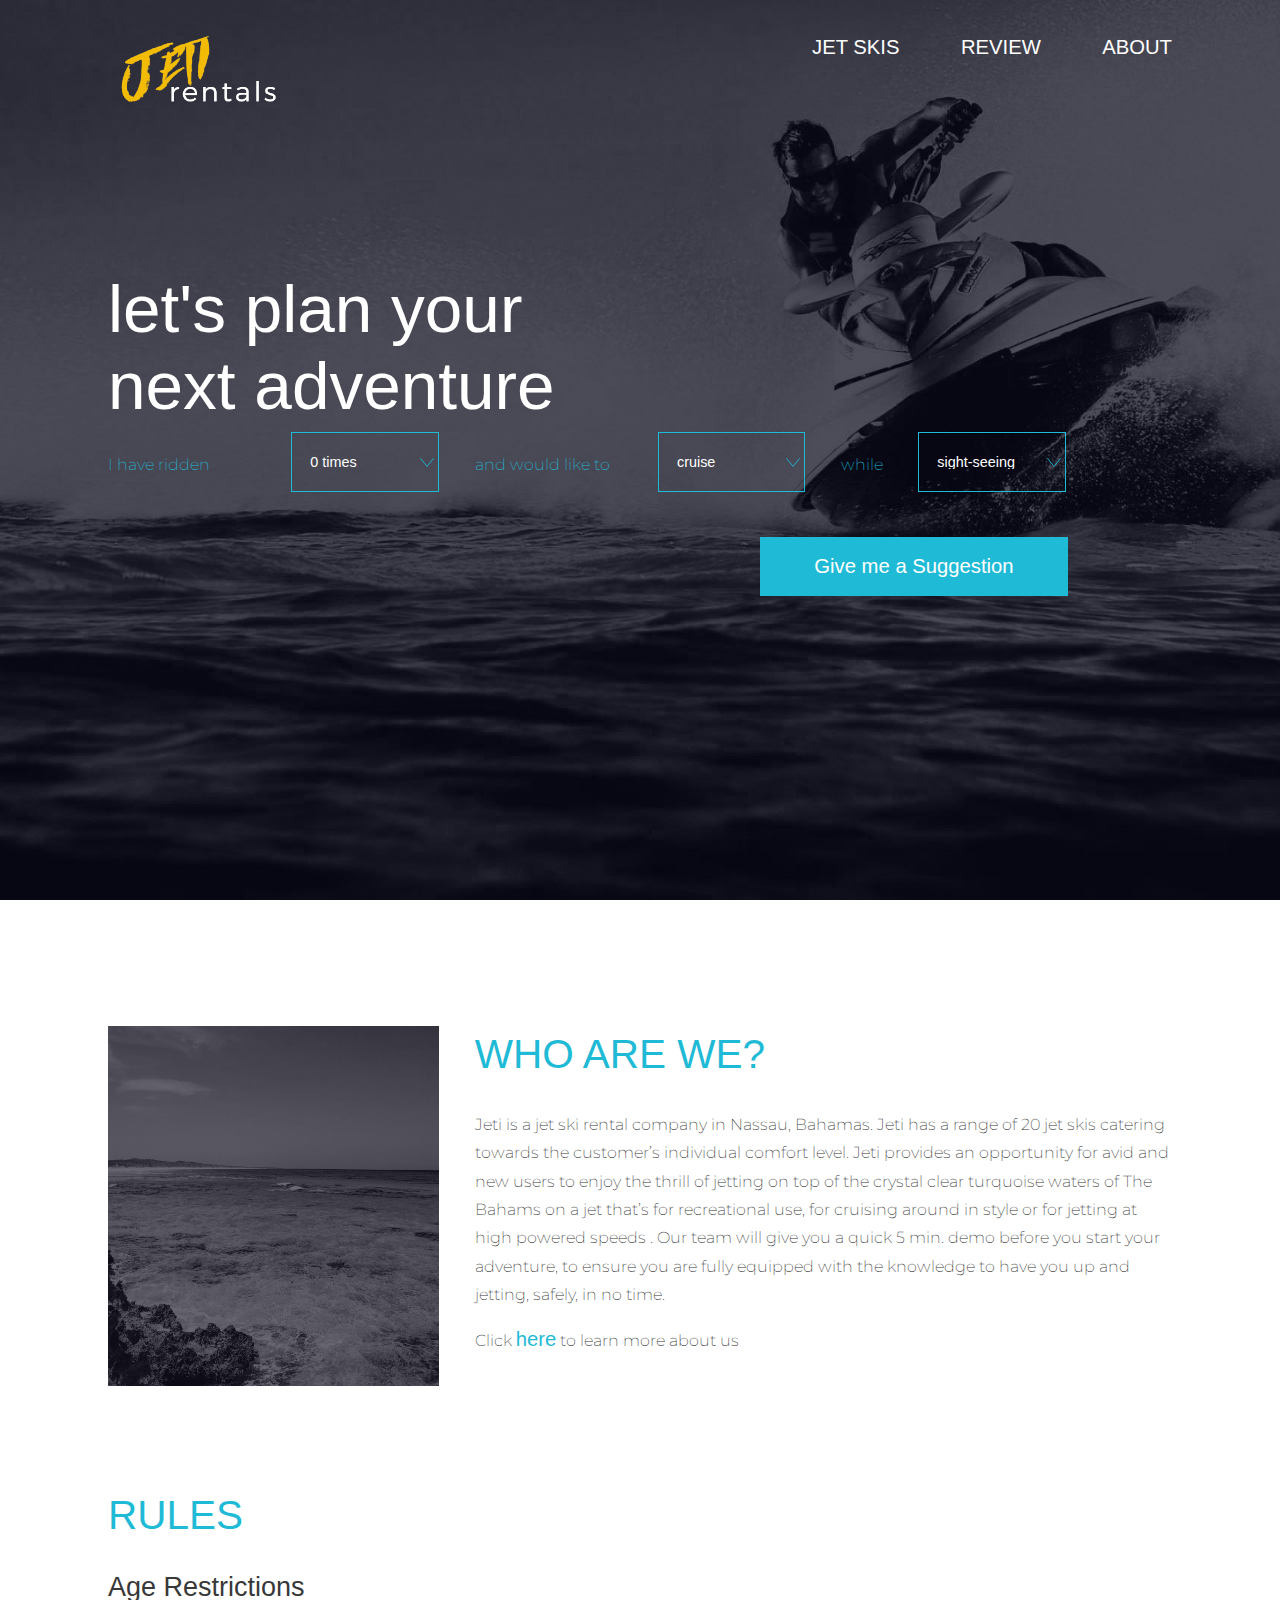
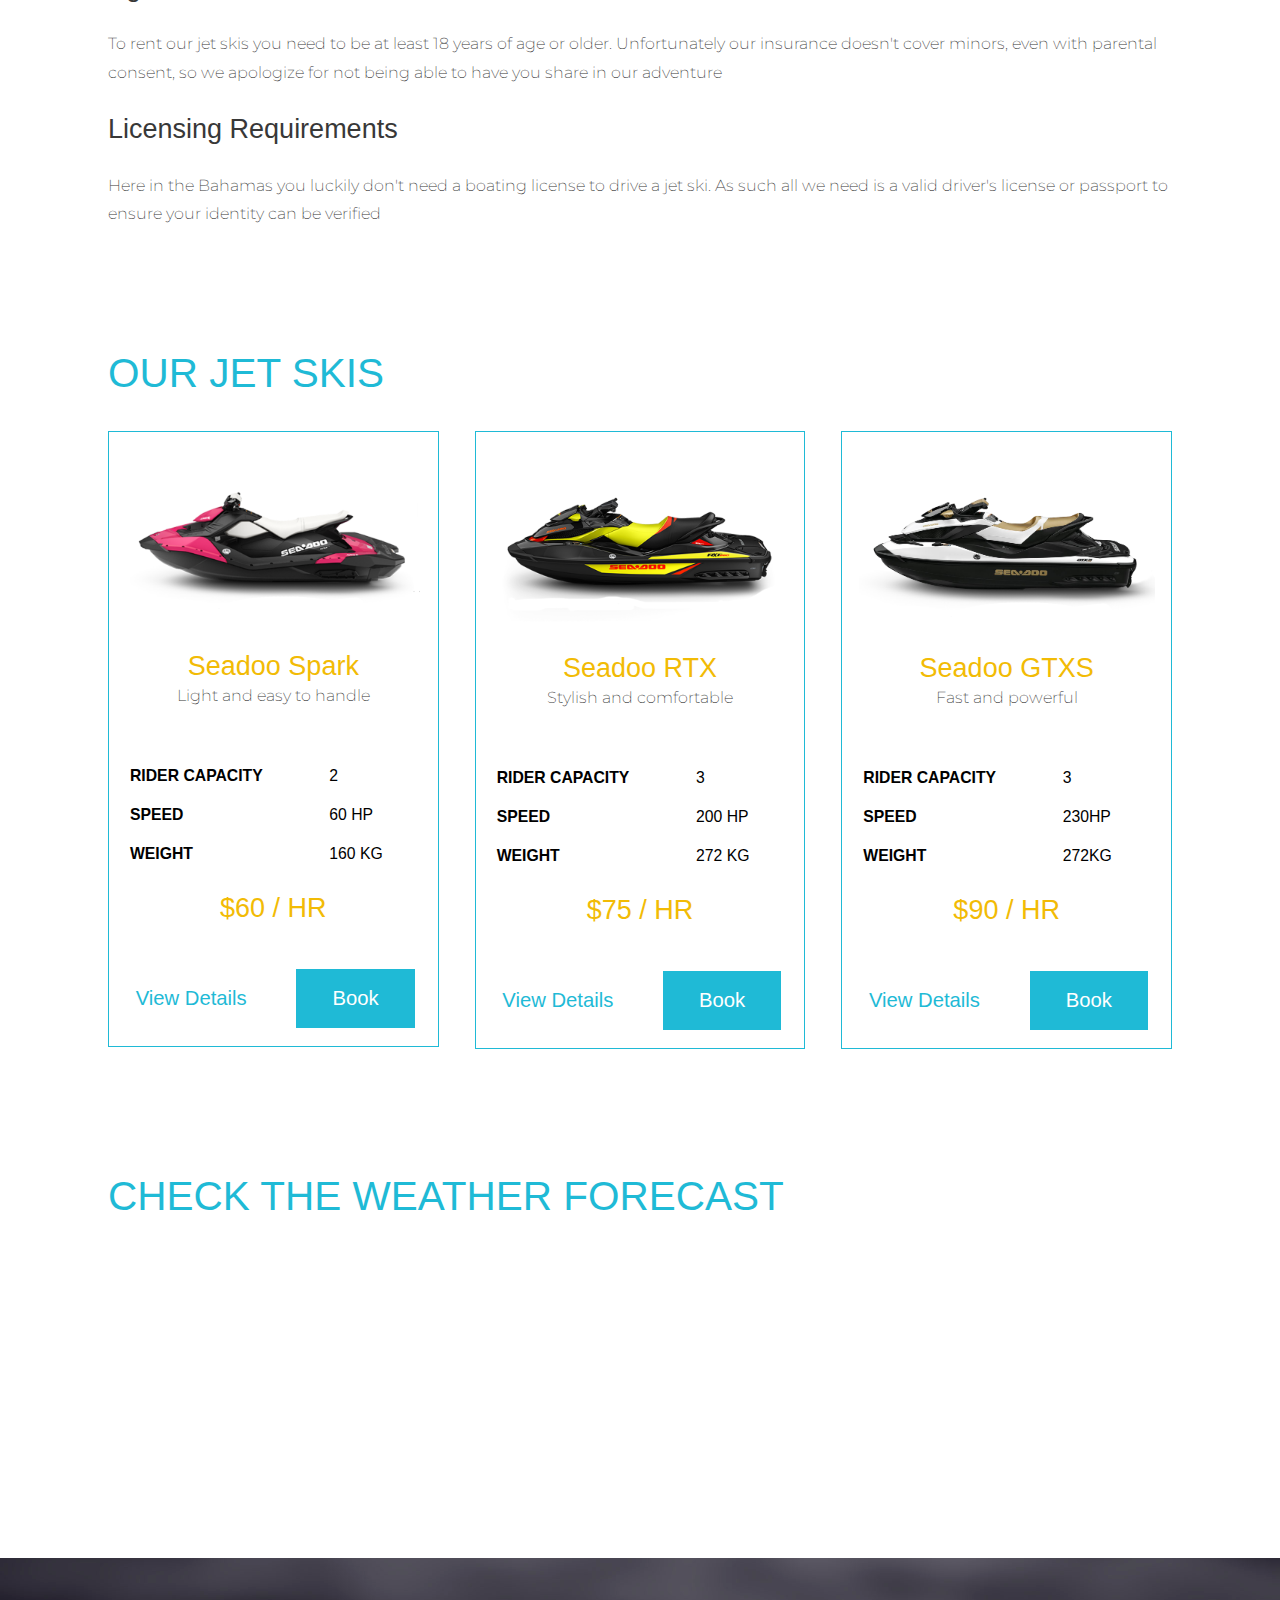
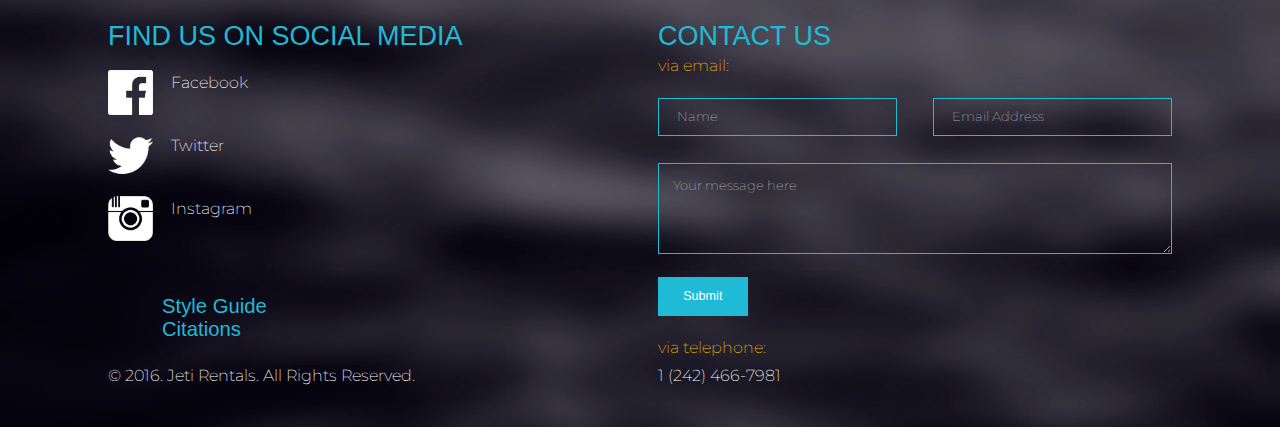
==== team-potato-bread-website/index.html @ f86c924a "Fixed iframe again" ====
<!doctype html>

<html lang="en">
	<head>
		<meta charset="utf-8">
		<meta name="viewport" content="width=device-width, initial-scale=1.0">

		<title>Jeti Rentals - Home</title>

		<link rel="stylesheet" href="css/normalize.css">
		<link rel="stylesheet" href="css/grids.css">
		<link rel="stylesheet" href="css/main.css">
		<link rel="stylesheet" href="css/fonts.css">
		<link rel="stylesheet" href="https://fonts.googleapis.com/css?family=Montserrat">
	</head>

	<body>
		<header class="head-banner grid-row" title="Man riding a jet ski" role="banner">
			<div class="grid-row-section">
				<nav class="grid-col-1of1" role="navigation">
					<div class="menu-logo box">
						<a href="index.html" class="menu-logo box-item"></a>
					</div>

					<div class="menu-buttons box">
						<a href="index.html#jet-skis" class="box-item">JET SKIS</a>
						<a href="review.html" class="box-item">REVIEW</a>
						<a href="about.html" class="box-item">ABOUT</a>
					</div>
				</nav>
			</div>

			<div class="grid-row-section">
				<div class="grid-col-1of2">
					<h1>let's plan your next adventure</h1>
				</div>
			</div>

			<div class="grid-row-section">
				<div class="grid-col-1of7">
					<p class="header-form sentence-form">I have ridden</p>
				</div>

				<div class="grid-col-1of7">
					<select class="banner-select" >
						<option>0 times</option>
						<option>1-3 times</option>
						<option>over 3 times</option>
					</select>
				</div>

				<div class="grid-col-1of7 align-center">
					<p class="header-form sentence-form">and would like to</p>
				</div>

				<div class="grid-col-1of7">
					<select class="banner-select">
						<option>cruise</option>
						<option>go moderately fast</option>
						<option>go super fast</option>
					</select>
				</div>

				<div class="grid-col-6of7">
					<p class="header-form sentence-form"> while </p>
				</div >


				<div class="grid-col-1of7">
					<select class="banner-select">
						<option>sight-seeing</option>
						<option>showing off</option>
						<option>racing</option>
					</select>
				</div>
			</div>

			<div class="grid-row-section main-page-form">
				<a href="lite.html" class="small-button float-right">Give me a Suggestion</a>
			</div>
		</header>

		<div role ="main">
			<section class="grid-row-section add-top-space">
				<div class="grid-col-1of3">
					<h2 class="who-are-we-2">WHO ARE WE?</h2>
					<div class="who-are-we-img" title="Tropical beach"></div>
				</div>

				<div class="grid-col-2of3">
					<h2 class="who-are-we-1">WHO ARE WE?</h2>
					
					<p>Jeti is a jet ski rental company in Nassau, Bahamas. Jeti has a range of 20 jet skis catering towards the customer’s individual comfort level. Jeti provides an opportunity for avid and new users to enjoy the thrill of jetting on top of the crystal clear turquoise waters of The Bahams on a jet that’s for recreational use, for cruising around in style or for jetting at high powered speeds . Our team will give you a quick 5 min. demo before you start your adventure, to ensure you are fully equipped with the knowledge to have you up and jetting, safely, in no time.</p>

					<p>Click <a href="about.html">here</a> to learn more about us</p>
				</div>
			</section>

			<section class="grid-row-section">
				<div class="grid-col-1of1">
					<h2>RULES</h2>

					<h3>Age Restrictions</h3>
					<p>To rent our jet skis you need to be at least 18 years of age or older. Unfortunately our insurance doesn't cover minors, even with parental consent, so we apologize for not being able to have you share in our adventure</p>

					<h3>Licensing Requirements</h3>
					<p>Here in the Bahamas you luckily don't need a boating license to drive a jet ski. As such all we need is a valid driver's license or passport to ensure your identity can be verified</p>
				</div>
			</section>

			<section id="jet-skis">
				<div class="grid-row-section">
					<div class="grid-col-1of1">
						<h2>OUR JET SKIS</h2>
					</div>
				</div>

				<div class="grid-row-section">
					<div class="grid-col-1of3">
						<div class="jet-ski-panel">
							<div class="grid-row">
								<div class="grid-col-1of1">
									<img src="img/seadoo-spark.png" alt="Seadoo Spark Picture">

									<h3 class="remove-margin">Seadoo Spark</h3>
									<p class="remove-margin">Light and easy to handle</p>

									<table>
										<tr>
											<td><h6 class="remove-margin-bottom">RIDER CAPACITY</h6></td>
											<td><h6 class="remove-margin-bottom table-space">2</h6></td>
										</tr>

										<tr>
											<td><h6 class="remove-margin">SPEED</h6></td>
											<td><h6 class="remove-margin table-space">60 HP</h6></td>
										</tr>

										<tr>
											<td><h6 class="remove-margin">WEIGHT</h6></td>
											<td><h6 class="remove-margin table-space">160 KG</h6></td>
										</tr>
									</table>

									<h3>$60 / HR</h3>
								</div>
							</div>

							<div class="grid-row">
								<div class="grid-col-1of2">
									<a href="lite.html" class="little-more-space">View Details</a>
								</div>
								<div class="grid-col-1of2">
									<a href="book.html" class="small-button">Book</a>
								</div>
							</div>
						</div>
					</div>

					<div class="grid-col-1of3">
						<div class="jet-ski-panel">
							<img class="reduce-image" src="img/seadoo-rxt.png" alt="Seadoo RXT Picture">

							<h3 class="remove-margin">Seadoo RTX</h3>
							<p class="remove-margin">Stylish and comfortable</p>

							<div class="grid-col-1of1">
								<table>
									<tr>
										<td><h6 class="remove-margin-bottom">RIDER CAPACITY</h6></td>
										<td><h6 class="remove-margin-bottom table-space">3</h6></td>
									</tr>

									<tr>
										<td><h6 class="remove-margin">SPEED</h6></td>
										<td><h6 class="remove-margin table-space">200 HP</h6></td>
									</tr>

									<tr>
										<td><h6 class="remove-margin">WEIGHT</h6></td>
										<td><h6 class="remove-margin table-space">272 KG</h6></td>
									</tr>
								</table>
							
								<h3>$75 / HR</h3>
							</div>

							<div class="grid-row">
								<div class="grid-col-1of2">
									<a href="lite.html" class="little-more-space">View Details</a>
								</div>
								<div class="grid-col-1of2">
									<a href="book.html" class="small-button">Book</a>
								</div>
							</div>
						</div>
					</div>

					<div class="grid-col-1of3">
						<div class="jet-ski-panel">
							<img class="reduce-image" src="img/seadoo-gtxs.png" alt="Seadoo GTXS Picture">

							<h3 class="remove-margin">Seadoo GTXS</h3>
							<p class="remove-margin">Fast and powerful</p>

							<div class="grid-col-1of1">
								<table>
									<tr>
										<td><h6 class="remove-margin-bottom">RIDER CAPACITY</h6></td>
										<td><h6 class="remove-margin-bottom table-space">3</h6></td>
									</tr>

									<tr>
										<td><h6 class="remove-margin">SPEED</h6></td>
										<td><h6 class="remove-margin table-space">230HP</h6></td>
									</tr>

									<tr>
										<td><h6 class="remove-margin">WEIGHT</h6></td>
										<td><h6 class="remove-margin table-space">272KG</h6></td>
									</tr>
								</table>
					

								<h3>$90 / HR</h3>
							</div>
					
							<div class="grid-row">
								<div class="grid-col-1of2">
									<a href="lite.html" class="little-more-space">View Details</a>
								</div>
								<div class="grid-col-1of2">
									<a href="book.html" class="small-button">Book</a>
								</div>
							</div>
						</div>
					</div>
				</div>
			</section>

			<section class="grid-row-section">
				<div class="grid-col-1of1">
					<h2>CHECK THE WEATHER FORECAST</h2>
					<iframe id="forecast-embed" src="http://forecast.io/embed/#lat=25.070022&lon=-77.387384&name=Jeti Rentals" class="negative-margin"> </iframe>
				</div>
			</section>
		</div>

		<section class="foot-banner grid-row" title="Closeup of waves on the beach" role="contentinfo">
			<div class="grid-row-section">
				<div class="grid-col-1of2">
					<h3>FIND US ON SOCIAL MEDIA</h3>

					<div class="box-left box-center-align grid-row">
						<div class="facebook icon box-item  footer-more-space"></div> <!-- facebook icon needs to be expaned to line up with edge of the image -->
						<p class="box-item">Facebook</p>
					</div>

					<div class="box-left box-center-align grid-row">
						<div class="twitter icon box-item footer-more-space"></div>
						<p class="box-item">Twitter</p>
					</div>

					<div class="box-left box-center-align grid-row">
						<div class="instagram icon box-item footer-more-space"></div>
						<p class="box-item">Instagram</p>
					</div>

					<ul>
						<li><a href="styleguide.html">Style Guide</a></li>
						<li><a href="P02_References.pdf">Citations</a></li>
					</ul>
				</div>

				<div class="grid-col-1of2">
					<h3>CONTACT US</h3>

					<p class="yellow">via email:</p>

					<form class="footer-form" role="form">
						<div class="grid-col-1of2 remove-padding-left">
							<input type="text" placeholder="Name">
						</div>

						<div class="grid-col-1of2 remove-padding-right">
							<input type="text" placeholder="Email Address">
						</div>

						<textarea name="textarea" rows="4" cols="5" placeholder="Your message here"></textarea>

						<input type="submit" value="Submit" class="small-button">
					</form>

					<div class="footer-more-space">
						<p class="yellow">via telephone:</p>
						<p class="footer-telephone-2">1 (242) 466-7981</p>
					</div>
				</div>
			</div>

			<div class="grid-row-section">
				<div class="grid-col-1of2">
					<p>© 2016. Jeti Rentals. All Rights Reserved.</p>
				</div>
				<div class="grid-col-1of2">
					<p class="footer-telephone-1">1 (242) 466-7981</p>
				</div>
			</div>
		</section>
	</body>
</html>
---- team-potato-bread-website/css/grids.css ----
/* ------------------------------------------ Universal ------------------------------------------ */
*, *::after, *::before {
	box-sizing: border-box;
}
/* Universal End */

/* ------------------------------------------ Flexbox ------------------------------------------ */
.box {
	display: flex;
	display: -ms-flex;
	display: -webkit-flex;

	flex-wrap: wrap;
	flex-wrap: -ms-wrap;
	flex-wrap: -webkit-wrap;

	justify-content: space-between;
	justify-content: -ms-space-between;
	justify-content: -webkit-space-between;
}

.box-left {
	display: flex;
	display: -ms-flex;
	display: -webkit-flex;

	flex-wrap: wrap;
	flex-wrap: -ms-wrap;
	flex-wrap: -webkit-wrap;

	justify-content: -ms-left;
	justify-content: -webkit-left;
}
.box-center-align {
	align-items: center;
	align-items: -ms-center;
	align-items: -webkit-center;
}

.box-item {
	flex: 0 1 auto;
}
/* Flexbox End */

/* ------------------------------------------ Grid ------------------------------------------ */
/* Rows */
.grid-row-section {
	width: 100%;

	padding-left: 5rem;
	padding-right: 5rem;
}

.grid-row {
	width: 100%;
}

.grid-row::after {
	content:"";
	display:block;
	clear:both; 
}

.grid-row-section::after {
	content:"";
	display:block;
	clear:both; 
}


@media(max-width: 76.25rem){
	.grid-row-section{
		padding: 0 2rem;
	}
}

@media(max-width: 69.1775rem){
	.grid-row-section {
		padding-left: 2rem;
		padding-right: 2rem;
	}
}

@media(max-width: 67.8125rem){
	.grid-row-section{
		padding: 0 1rem;
	}
}

/* Columns */
[class*='grid-col-'] {
	float:left;

	padding-left: 1rem;
	padding-right: 1rem;
}

.grid-col-1of1 {
	width: 100%;
}

.grid-col-1of2{
	width:50%;
}

.grid-col-2of3{
	width:66.6666%;
}

.grid-col-1of3{
	width:33.3333%;
}

.grid-col-1of7{
	width: 16.6666667%;
	/*width:18%;*/
}

.grid-col-6of7{
	width:7%;
}

.product-image .grid-col-1of2{
	padding: 22rem 4rem 0 1rem;
}

@media(max-width: 64.1875rem){
	.grid-col-1of3 {
		width: 50%;
	}

	.grid-col-2of3{
		width:100%;
	}
}

@media(max-width: 44.25rem){
	.grid-col-1of3{
		width:100%;
}
}


@media(max-width: 46.25rem){
	.grid-col-1of2{
		width: 100%
	}
}

@media(max-width: 65.875rem){
	.grid-col-1of7{
		width: 25%
	}

	.grid-col-6of7{
		width: 25%
	}
}

@media(max-width: 44.5625rem){
	.grid-col-1of7{
		width: 35%
	}

	.grid-col-6of7{
		width: 35%
	}
}

@media(max-width: 32.5rem){
	.grid-col-1of7{
		width: 50%
	}

	.grid-col-6of7{
		width: 50%
	}
}

@media(max-width: 23rem){
	.grid-col-1of7{
		width: 100%
	}

	.grid-col-6of7{
		width: 100%
	}
}

/* Grid End */
---- team-potato-bread-website/css/main.css ----
/* IAT 343 Project 2 - Salathiel Wells, Thomas Laurie */


html {
	font-family: "Montserrat", Arial, sans-serif; 
	font-size: 1.125rem;
	font-weight: 200;
}

/* Text */
h1 { /* ALL CAPS */
	font-size: 5rem; /* 80pt */
	font-weight: 500; /* medium */

	color: rgb(255, 255, 255);

	text-align: center; 
	margin-top: 2rem;
	margin-bottom: 0;
}

h2 { /* ALL CAPS */
	font-size: 2.25rem; /* 36pt */
	font-weight: 500; /* medium */

	color: rgb(31, 186, 214);
}

h3 { /* ALL CAPS */
	font-size: 1.5rem; /* 24pt */
	font-weight: 500; /* medium */

	color: rgb(56, 56, 56);
}

h4 { /* Sentence case */
	font-size: 1.125rem; /* 18pt */
	font-weight: 200; /* light */

	color: rgb(56, 56, 56);
}

h5 { /* Sentence case */
	font-size: 1.125rem; /* 18pt */
	font-weight: 200; /* light */

	color: rgb(187, 187, 187);
}

h6 { /* ALL CAPS */
	font-size: 0.875rem; /* 14 pt */
	font-weight: bold; /* bold */
}

p { /* Sentence case */ 
	font-size: 0.875rem; /* 14pt */
	font-weight: 200; /* light */

	color: rgb(56, 56, 56);
	
	line-height: 180%; 
}

a { /* Sentence case */ 
	font-size: 1.125rem; /* 18pt */
	font-weight: 500; /* medium */

	color: rgb(31, 186, 214);

	text-decoration: none;
}

a:hover {
	color: rgb(242, 187, 5);
	cursor: pointer;
	transition: 0.1s ease-in-out;
}

code { /* styleguide only */
	font-size: 0.875rem; /* 14pt */
	font-weight: 200; /* light */

	color: rgb(56, 56, 56);
	
	line-height: 180%; 
}

.normal {
	font-weight: normal;
}

/* Image */
img {
	width: 100%;
}

.reduce-image {
	width:90%;
}

/* Buttons */
.small-button { /* anchor link equivalent */
	font-size: 1.125rem; /* 18pt */
	font-weight: 500; /* medium */
}

.large-button { /* h2 equivalent */
	font-size: 2.25rem; /* 36pt */
	font-weight: 500; /* medium */
	padding: 1rem 3rem;
}

.small-button, .large-button {
	padding: 2rem;
	margin-top: 1rem;

	display: inline-block;

	color: rgb(255, 255, 255);
	background-color: rgb(31, 186, 214);

}

.small-button:hover, .large-button:hover {
	background-color: rgb(242, 187, 5);
	color: rgb(255, 255, 255);
	cursor: pointer;
	transition: 0.1s ease-in-out;
}

#payment-information .small-button {
	padding: 1rem 3rem;
}

#booking-details .small-button {
	padding: 1rem 3rem;
}

#submit-review .small-button {
	padding: 1rem 3rem;
}

.main-page-form .small-button {
	padding: 1rem 3rem;
	margin-top: 1.5rem;
	margin-right: 6.8rem;
}

/* Form Elements */
select {
	-webkit-appearance: none;
	-moz-appearance: none;

	width: 100%;

	padding: 1rem;
	margin-top: 1rem;
	margin-bottom: 1rem;
	border-radius: 0px;
	border: 1px solid rgb(31, 186, 214);

	font-weight: 200; 
	line-height: 1; 
	color: rgb(56, 56, 56);

	
	background: url("../img/dropDown.png") no-repeat right #fff;
	background-size: auto 15%;
	background-position: 97%
	font-weight: 100; 
	margin-top: 8px;
	border-radius: 0px;
	cursor: pointer;
	background: url("../img/dropDown.png") no-repeat right #fff;
	background-size: auto 15%;
	background-position: 97%
}

select::-ms-expand {
	display: none;
}

textarea {
	width:100%;
	padding:0.8rem;
	border: 1px solid rgb(31, 186, 214);
	margin-top: 0.5rem;
}

select, textarea, input {
	outline-color: rgb(242, 187, 5);
}

input { /* the "user agent stylesheet" overrides some css styling of the attributes in the input tag are not directly set */
	border-style: solid;
	border-width: 0;
}

input[type=text] {
	width: 100%; 
	height: 60px;
	padding-left: 20px;
	margin-top: 8px; 
	/*color: white;*/
	border: 1px solid rgb(31, 186, 214);
	box-sizing: border-box;
}

input[type=date] {
	width: 100%; 
	height: 60px;
	padding-left: 20px;
	margin-top: 1rem; 
	/*color: white;*/
	border: 1px solid rgb(31, 186, 214);
	box-sizing: border-box;
}

input[type=time] {
	width: 100%; 
	height: 60px;
	padding-left: 20px;
	margin-top: 1rem; 
	/*color: white;*/
	border: 1px solid rgb(31, 186, 214);
	box-sizing: border-box;
}

input[type=number] {
	width: 100%; 
	height: 60px;
	padding-left: 20px;
	margin-top: 1rem; 
	/*color: white;*/
	border: 1px solid rgb(31, 186, 214);
	box-sizing: border-box;
}

input[type=number]::-webkit-inner-spin-button, 
input[type=number]::-webkit-outer-spin-button,
input[type=time]::-webkit-inner-spin-button, 
input[type=time]::-webkit-outer-spin-button,
input[type=date]::-webkit-inner-spin-button, 
input[type=date]::-webkit-outer-spin-button {
   opacity: 1;
}

::-webkit-input-placeholder {
	color: rgb(255, 255, 255);
	font-weight: 200; 
}

::-moz-placeholder { /* Firefox 19+ */
  	color: rgb(255, 255, 255);
	font-weight: 200; 
}

:-ms-input-placeholder { /* IE 10+ */
  	color: rgb(255, 255, 255);
	
	font-weight: 200; 
}

:-moz-placeholder { /* Firefox 18- */
  	color: rgb(255, 255, 255);
	font-weight: 200; 
}

table {
	width: 100%;
	text-align: left;
}

td {
	width: 50%;
	padding-top: 1rem;
}

.table-space {
	padding-left: 3rem;
	font-weight: normal;
}

/* Spacing */
section{
	padding: 2rem 0; 
}

ul{
	list-style-type: none;
	padding-top: 2rem;
	padding-left: 3rem;
}

.reduce-image{
	width:90%;
}

.negative-margin {
	margin-left: -1.5rem
}

.remove-margin {
	margin: 0;
}

.remove-margin-bottom {
	margin-bottom: 0;
}

.add-space {
	margin-bottom: 1rem;
}

.add-top-space {
	margin-top: 5rem;
}

.add-little-top-space {
	margin-top: 3rem;
}

.add-bottom-space {
	margin-bottom:2rem;
}

.less-margin-top {
	margin-top: 1rem;
}

.add-margin-left {
	margin-left: 3rem; 
}

.sentence-form {
	padding-top: 0.6rem;
}

.remove-padding {
	padding-top: 0.4rem;
}

.less-padding {
	padding-top: 2rem;
}

#booking-information .grid-col-1of2:nth-child(1){
	padding-left: 0;
	padding-right: 1rem;
}

#booking-information .grid-col-1of2:nth-child(2){
	padding-left: 1rem;
	padding-right: 0;
}

#booking-information .small-button{
	padding: 1rem 3rem;
}

@media(max-width: 49.3125rem){
	#booking-information .small-button{
		float:left;

	}

	#booking-information .grid-col-1of1{
		padding:0;

	}

	#booking-information .grid-col-1of2:nth-child(2){
		padding-left:0;

	}
}

@media(max-width: 49.25rem){
	#booking-information .grid-col-1of2{
		width: 100%;
		padding:0;
	}
}


.remove-padding-left {
	padding-left: 0;
	padding-right: 1rem;
}

.remove-padding-right {
	padding-left: 1rem;
	padding-right: 0;
}

@media(max-width: 46.25rem) {
	.remove-padding-left, .remove-padding-right {
	padding-left: 0;
	padding-right: 0;
	}
}

/* Alignment */
.float-right {
	float:right;
}

.float-center{
	margin-left:auto;
	margin-right: auto; 
}

/* Buttons */ 
/* buttons usually require specific styling in each use case */

.small-button { /* anchor link size */
	font-size: 1.125rem; /* 18pt */
	font-weight: 500; /* medium */
}



.small-button, .large-button {
	padding: 2rem;
	margin-top: 1rem;

	display: inline-block;

	color: rgb(255, 255, 255);
	background-color: rgb(31, 186, 214);

}

.large-button { /* h2 size */
	font-size: 2.25rem; /* 36pt */
	font-weight: 500; /* medium */
	padding: 1rem 3rem;
}

.small-button:hover, .large-button:hover {
	background-color: rgb(242, 187, 5);
	color: rgb(255, 255, 255); /* keeps the <a> hover-state from creating a blank yellow box */
	cursor: pointer;
	transition: 0.1s ease-in-out;
}

/* Select */
select {
	-moz-appearance: none;
	-webkit-appearance:none;
}

select::-ms-expand {
	display: none;
}

textarea {
	width:100%;
	padding:0.8rem;
	border: 1px solid rgb(31, 186, 214);
	margin-top: 0.5rem;
}

select, textarea, input {
	outline-color: rgb(242, 187, 5);
}

.right { 
	text-align: right; 
}

.left {
	text-align: left;
}

.align-left {
	text-align: left;
}

.align-center {
	text-align: center;
}

/* Color */
#swatch-yellow, #swatch-blue, #swatch-gray, #swatch-black {
	border-width: 0;
	height: 10rem;
	width: 10rem;
	display: inline-block;
	margin-right: 1rem;
	margin-bottom: 1rem;
	padding: 1rem;
}		

#swatch-white {
	border-width: 1px;
	border-style: solid;
	height: 10rem;
	width: 10rem;
	display: inline-block;
	margin-right: 1rem;
	margin-bottom: 1rem;
	padding: 1rem;

	border-color: rgb(56, 56, 56);
	background-color: rgb(255, 255, 255);
}

#swatch-yellow {
	background-color: rgb(242, 187, 5);
}

#swatch-blue {
	background-color: rgb(31, 186, 214);
}

#swatch-gray {
	background-color: rgb(187, 187, 187);
}

#swatch-black {
	background-color: rgb(56, 56, 56);
}

.white {
	color: rgb(255, 255, 255);
}

.black-background { /* styleguide only */
	background-color: rgb(56, 56, 56);
}

.gray-background { /* used for cancel buttons */ /* must come after button styling */
	background-color: rgb(187, 187, 187);
}

.gray-text {
	color: rgb(187, 187, 187);
}

.yellow-text {
	color: rgb(242, 187, 5);
}

/* Other */
iframe {
	border-width: 0;
}
/* Universal End */

/* ------------------------------------------ Header ------------------------------------------ */
/* Home Header */
.head-banner {
	background-image: url("../img/jet-ski-banner.jpg");

    background-attachment: scroll;
    background-position: center;
    background-size: cover;
    background-repeat: no-repeat;


    min-height: 100vh;

    padding-top: 2rem;
    padding-bottom: 2rem;
}

.head-banner h1 { /* Different h1 styling for home header */
	font-size: 3.75rem; /* 60pt */
	margin: 18vh 0 0 0;
	text-align: left;
}

.head-banner p {
	text-align: center; 
	color: rgb(31, 186, 214);
}

.suggestion-menu {
	justify-content: left;
	justify-content: -ms-left;
	justify-content: -webkit-left;
}

.suggestion-menu select {
	width: 15rem;
	max-width: 100%;

	padding: 1rem;
	margin: 1rem 2rem 1rem 0;
	border-width: 1px;

	color: rgb(255, 255, 255);
	background-color: rgba(0, 0, 0, 0);
	border-color: rgb(31, 186, 214);	
}

.suggestion-menu input {
	width: 15rem;
	max-width: 100%;

	padding: 1rem;
	margin: 1rem 0 1rem 0;
	border-width: 0;
}

@media(max-width: 24.2rem) {
	.head-banner h1 {
		font-size: 2.5rem;
		margin: 10vh 0 2rem 0;
	}
}

.header-form {
	color:white;
	float:left;
}

/* Page Bannner */
.page-banner {
	background-image: url("../img/home-panorama.jpg"); 

	background-attachment: scroll; 
    background-position: top; 
    background-size: cover;
    background-repeat: no-repeat;
    min-height: 20rem;

    padding-top: 2rem;
    padding-bottom: 2rem;
}

.page-banner img {
	width: 100%;
}

.page-banner p {
	margin-top: 0;
	text-align: center; 

	color: rgb(31, 186, 214);
}

@media(max-width: 44.1875rem) {
	.page-banner h1 {
		font-size: 4rem;
	}
}

@media(max-width: 36.125rem) {
	.page-banner h1 {
		font-size: 3rem;
	}
}

@media(max-width: 29.25rem) {
	.page-banner h1 {
		font-size: 2rem;
	}
}

/* All Banners */
.menu-logo {
	background-image: url("../img/logo.png"); 

	background-attachment: scroll; 
    background-position: top;
    background-size: contain;
    background-repeat: no-repeat;

    width: 10rem;
	height: 4rem;

	float: left;
}

.menu-buttons {
	width: 20rem;
	float: right;
}

.menu-buttons a {
	color: rgb(255, 255, 255);
}

.menu-buttons a:hover {
	color: rgb(242, 187, 5);
	cursor: pointer;
	transition: 0.1s ease-in-out;
}

/* Product Detail Begin */ 
.page-banner{
	background-image: url("../img/Optimized-home-panorama.jpg"); 

	background-attachment: scroll; 
    background-position: top; 
    background-size: cover;
    background-repeat: no-repeat;
    min-height: 20rem;

    padding-top: 2rem;
    padding-bottom: 2rem;
}

.page-banner img{
	width: 100%;
}

.page-banner p {
	margin-top: 0;
	text-align: center; 

	color: rgb(31, 186, 214);
}


@media(max-width: 43rem) {
	.menu-buttons {
		max-width: 5rem;
	}
}
/* Header End */

/* ------------------------------------------ Footer ------------------------------------------ */
.foot-banner {
	margin-top: 1rem;

	background-image: url("../img/ripples.jpg");

    background-attachment: scroll;
    background-position: center;
    background-size: cover; 
    background-repeat: no-repeat;
}

.icon {
	width: 2.5rem;
	height: 2.5rem;

	margin-right: 1rem; /* space the words from the icons */

	background-attachment: scroll; 
    background-position: center; 
    background-size: cover;
    background-repeat: no-repeat;
}

.facebook {
	background-image: url("../img/facebook-icon.png"); 
}

.twitter {
	background-image: url("../img/twitter-icon.png"); 
}

.instagram {
	background-image: url("../img/instagram-icon.png"); 
}

/* Color Adjustment*/

.footer-more-space{
	margin-top:1rem;
}

.foot-banner p {
	color: rgb(255, 255, 255);
	margin: 0;
}

.foot-banner h3 {
	color: rgb(31, 186, 214);
	margin-bottom: 0;
}

.yellow {
	color: rgb(242, 187, 5) !important;
}

/* Footer Form */
.footer-form input[type=text] {
	width: 100%;
	height: 10px;
	padding: 1rem;
	margin: 1rem 0rem 1rem 0;
	font-size: 0.7rem;
	color: rgb(255, 255, 255);
	background-color: rgba(0, 0, 0, 0);
	border-color: rgb(31, 186, 214);

	border-width: 1px;

	border-style: solid;
}

.footer-form textarea {
	background-color: rgba(0, 0, 0, 0);
	font-size: 0.7rem;
	color: white;
}

.footer-form .small-button {
	padding: 0.7rem 1.4rem;
	font-size: 0.7rem;
}

@media(max-width: 48.75rem){
	.info-panel{
		height: 450px;
	}

	.footer-form .grid-col-1of2:nth-child(1){
		width:100%;
	}

	.footer-form .grid-col-1of2:nth-child(2){
		width:100%;
	}

	.negative-margin{
		margin-left:0;
	}
}


.foot-banner input[type=submit] {
	margin-top: 1rem;
}

/* Bottom Text Responsive Switch */
.footer-telephone-2 {
	visibility: hidden;
	height: 0;
	margin: 0;
	padding: 0;
}

@media(max-width: 46.875rem) {
	.footer-telephone-1 {
		visibility: hidden;
		height: 0;
		margin: 0;
		padding: 0;
	}

	.footer-telephone-2 {
		visibility: visible;
		height: initial;
		margin: initial;
		padding: initial;
	}
}
/* Footer End */

/* ------------------------------------------ Page Specific ------------------------------------------ */
/* ------------------------------------------ Home ------------------------------------------ */
.who-are-we-img {
	background-image: url("../img/beach-copy.jpg");

    background-attachment: scroll; 
    background-position: center; 
    background-size: cover;
    background-repeat: no-repeat;

    height: 20rem;
}

.who-are-we-1 {
	margin-top:0.25rem;
}

.who-are-we-2 {
	visibility: hidden;
	width: 0;
	height: 0;
	margin: 0;
	padding: 0;
}

@media(max-width: 64.1875rem) {
	.who-are-we-1 {
		visibility: hidden;
		width: 0;
		height: 0;
		margin: 0;
		padding: 0;
	}

	.who-are-we-2 {
		visibility: visible;
		width: initial;
		height: initial;
		margin: initial;
		padding: initial;
	}
}	

.jet-ski-panel {

	justify-content: center;
	text-align: center;

	border: 1px solid rgb(31, 186, 214);
	margin-bottom: 1rem;
}

.jet-ski-panel img {
	max-width: 100%;
}


.jet-ski-panel h3 {
	color: rgb(242, 187, 5);
}

.jet-ski-panel a {
	display: inline-block;

	padding-top: 1rem;
	padding-bottom: 1rem;
	margin-bottom: 1rem;
}

.book-button {
	padding: 1rem;
	margin: 1rem 0 1rem 0;

	color: rgb(255, 255, 255);
	background-color: rgb(31, 186, 214);
	border-color: rgb(31, 186, 214);

	border-width: 2px;
}

#forecast-embed {
	width: 100%;
	height: 245px;
}
/* Home End */

/* ------------------------------------------ Product Detail ------------------------------------------ */
.product-image {
	background-image: url("../img/spark.png"); 

	background-attachment: scroll;
    background-position: top;
    background-size: contain;
    background-repeat: no-repeat;

	height: 35rem;
	margin-top: 4rem;
}

.product-image img {
	width: 100%;
	margin-top: 4rem;
}

@media(max-width: 61.4375rem) {
	.product-image .grid-col-1of2{
		width: 100%;
		padding: 0;
		margin-top: 45%;
	}

	.product-image{
		height: 100%;
	}
}

.info-panel {
	justify-content: center;
	text-align: center;

	border: 1px solid rgb(31, 186, 214);
	height: 450px;
}

.info-panel h3 {
	color: rgb(242, 187, 5);
}

@media(max-width: 60.5625rem) {
	.info-panel {
		height: 600px;
	}
}

@media(max-width: 48.75rem) {
	.info-panel {
		height: 450px;
	}
}

@media(max-width: 31.5rem) {
	.info-panel {
		height: 650px;
	}
}

.center {
	text-align: center;
}
/* Product Detail End */


/* ------------------------------------------ About ------------------------------------------ */
.values {
	border: 1px solid rgb(242, 187, 5);
	height: 310px;
	margin-bottom: 2rem;
}

@media(max-width: 44.25rem){
	.values{
	height: 200px
}
}

@media(max-width: 36.5rem){
	.values{
	height: 250px
}
}

@media(max-width: 26.875rem){
	.values{
	height: 300px
}
}

@media(max-width: 22rem){
	.values{
	height: 350px
}
}

.values h3 {
	font-family: 'Againts', sans-serif;

	font-size: 3rem;
	margin: 0;
	text-align: center;

	color: rgb(242, 187, 5);
}

#thomas-portrait {
	background-image: url("../img/jayZ-portrait.jpg");

    background-attachment: scroll; 
    background-position: center; 
    background-size: cover;
    background-repeat: no-repeat;

    width: 100%;
    height: calc(100vh * .8); /* idk what to do with this, maybe fixed height and a media query? */
}

#salathiel-portrait {
	background-image: url("../img/otherPortrait.jpg");

    background-attachment: scroll; 
    background-position: center; 
    background-size: cover;
    background-repeat: no-repeat;

    width: 100%;
    height: calc(100vh * .8); /* idk what to do with this, maybe fixed height and a media query? */
}

.feature-map {
	height:400px;
	filter:grayscale(99%);
	margin-top: 1rem;
}

.feature-map iframe {
	width: 100% !important;
	height: 100% !important;
}

#interactive-map {
	width: 600px;
	height: 500px;
}
/*About End*/ 

/* ------------------------------------------ Review ------------------------------------------ */
.top-space {
	margin-top:2.5rem;
	padding-top: 1rem;
}

.little-more-space {
	margin-top:1rem;
}

.button-top-space {
	margin-top:2.5rem;
	padding-top: 1rem;
}

#submit-review h2 {
	margin: 4rem 0 2rem 0;
}

#submit-review p {
	color: rgb(56, 56, 56);
}

.black-text {
	color:black;
}

.select-option {
	background: white;
	width: 100%;
	padding-left: 2rem; 
	line-height: 1; 
	height: 60px; 
	border: 1px solid rgb(31, 186, 214);
	color: rgb(56, 56, 56);
	font-weight: 100; 
	margin-top: 2rem;
}

.select-hidden {
	display: none;
	visibility: hidden; 
	padding-right: 20px; 
}

.banner-select {
	-webkit-appearance: none;

	width: 100%;
	padding-left: 1rem; 
	line-height: 1; 
	height: 60px; 
	border-bottom: 1px solid rgb(31, 186, 214);
	color: white;
	font-weight: 100;
	font-size: 0.8rem; 
	margin-top: 8px;
	border-radius: 0px;
	cursor: pointer;
	background: url("../img/dropDown.png") no-repeat right transparent;
	background-size: auto 15%;
	background-position: 97%
}

@media(max-width: 46.875rem) {
	.left {
		text-align: left;
	}
}
/* Review End */

/* ------------------------------------------ Book ------------------------------------------ */
#book-img {
	background-image: url("../img/seadoo-spark.png"); 

    background-attachment: scroll;
    background-position: center; 
    background-size: contain;
    background-repeat: no-repeat;

	height: 15rem;
}

.book-panel {
	max-width: 100%;
	justify-content: center;
	text-align: center;
}

#passenger-information .grid-col-1of2:nth-child(1) {
	padding-left: 0;
	padding-right: 1rem;
}

#passenger-information .grid-col-1of2:nth-child(2) {
	padding-left: 1rem;
	padding-right: 0;
}

@media(max-width: 44.1875rem){
	#passenger-information .grid-col-1of2:nth-child(1){
		padding-left: 0;
		padding-right: 0rem;
	}

	#passenger-information .grid-col-1of2:nth-child(2){
		padding-left: 0rem;
		padding-right: 0;
	}
}


/* ------------------------------------------ Booking Review ------------------------------------------ */
.summary-panel {
	border: 1px solid rgb(31, 186, 214);
	height: 28rem;
	margin-top: 1rem;
	margin-bottom: 1rem;
}

.summary-panel h2 {
	color: rgb(242, 187, 5);
}
/* Booking Review End */

/* ------------------------------------------ Confirm ------------------------------------------ */
#confirm .right-align {
	text-align: right;
	color: rgb(187, 187, 187); 
}

@media(max-width: 36.25rem) {
	#confirm .right-align {
		text-align: left;s
	}
}
/* Confirm End */

/* ------------------------------------------ Styleguide ------------------------------------------ */
.styleguide-panel {
	max-width: 100%;
	justify-content: left;
	text-align: left;

	border: solid;
	border-width: 1px;
	border-color: rgb(31, 186, 214);
	padding: 1rem;

	margin-top: 1rem;
	margin-bottom: 1rem;
}

.grid-highlight { /* styleguide only */
	border-width: 1px;
	border-style: solid;
	border-color: rgb(242, 187, 5);
	padding: 1rem;
}	
/* Styleguide End */
---- team-potato-bread-website/css/fonts.css ----
@font-face{
	font-family: 'Againts';
	font-weight: normal;
	font-style: normal; 
	src: url('.../fonts/againts.otf');
	src: url('.../fonts/againts.otf?#iefixed') format('otf');
}

@font-face{
	font-family: 'Montserrat'; 
	font-weight: normal; 
	font-style: normal;
	src: url('.../fonts/Montserrat-Regular.otf');
	src: url('.../fonts/Montserrat-Regular.otf?#iefixed') format('otf');
}

@font-face{
	font-family: 'Montserrat'; 
	font-weight: bold; 
	font-style: normal;
	src: url('.../fonts/Montserrat-Bold.otf');
	src: url('.../fonts/Montserrat-Bold.otf?#iefixed') format('otf');
}


@font-face{
	font-family: 'Montserrat'; 
	font-weight: 100; 
	font-style: normal;
	src: url('.../fonts/Montserrat-ExtraLight.otf');
	src: url('.../fonts/Montserrat-ExtraLight.otf?#iefixed') format('otf');
}

@font-face{
	font-family: 'Montserrat'; 
	font-weight: 200; 
	font-style: normal;
	src: url('.../fonts/Montserrat-Light.otf');
	src: url('.../fonts/Montserrat-Light.otf?#iefixed') format('otf');
}

@font-face{
	font-family: 'Montserrat'; 
	font-weight: 300; 
	font-style: normal;
	src: url('.../fonts/Montserrat-Thin.otf');
	src: url('.../fonts/Montserrat-Thin.otf?#iefixed') format('otf');
}

@font-face{
	font-family: 'Montserrat'; 
	font-weight: 500; 
	font-style: normal;
	src: url('.../fonts/Montserrat-Medium.otf');
	src: url('.../fonts/Montserrat-Medium.otf?#iefixed') format('otf');
}

@font-face{
	font-family: 'Montserrat'; 
	font-weight: 600; 
	font-style: normal;
	src: url('.../fonts/Montserrat-SemiBold.otf');
	src: url('.../fonts/Montserrat-SemiBold.otf?#iefixed') format('otf');
}

@font-face{
	font-family: 'Montserrat'; 
	font-weight: 800; 
	font-style: normal;
	src: url('.../fonts/Montserrat-ExtraBold.otf');
	src: url('.../fonts/Montserrat-ExtraBold.otf?#iefixed') format('otf');
}

@font-face{
	font-family: 'Montserrat'; 
	font-weight: 900; 
	font-style: normal;
	src: url('.../fonts/Montserrat-Black.otf');
	src: url('.../fonts/Montserrat-Black.otf?#iefixed') format('otf');
}
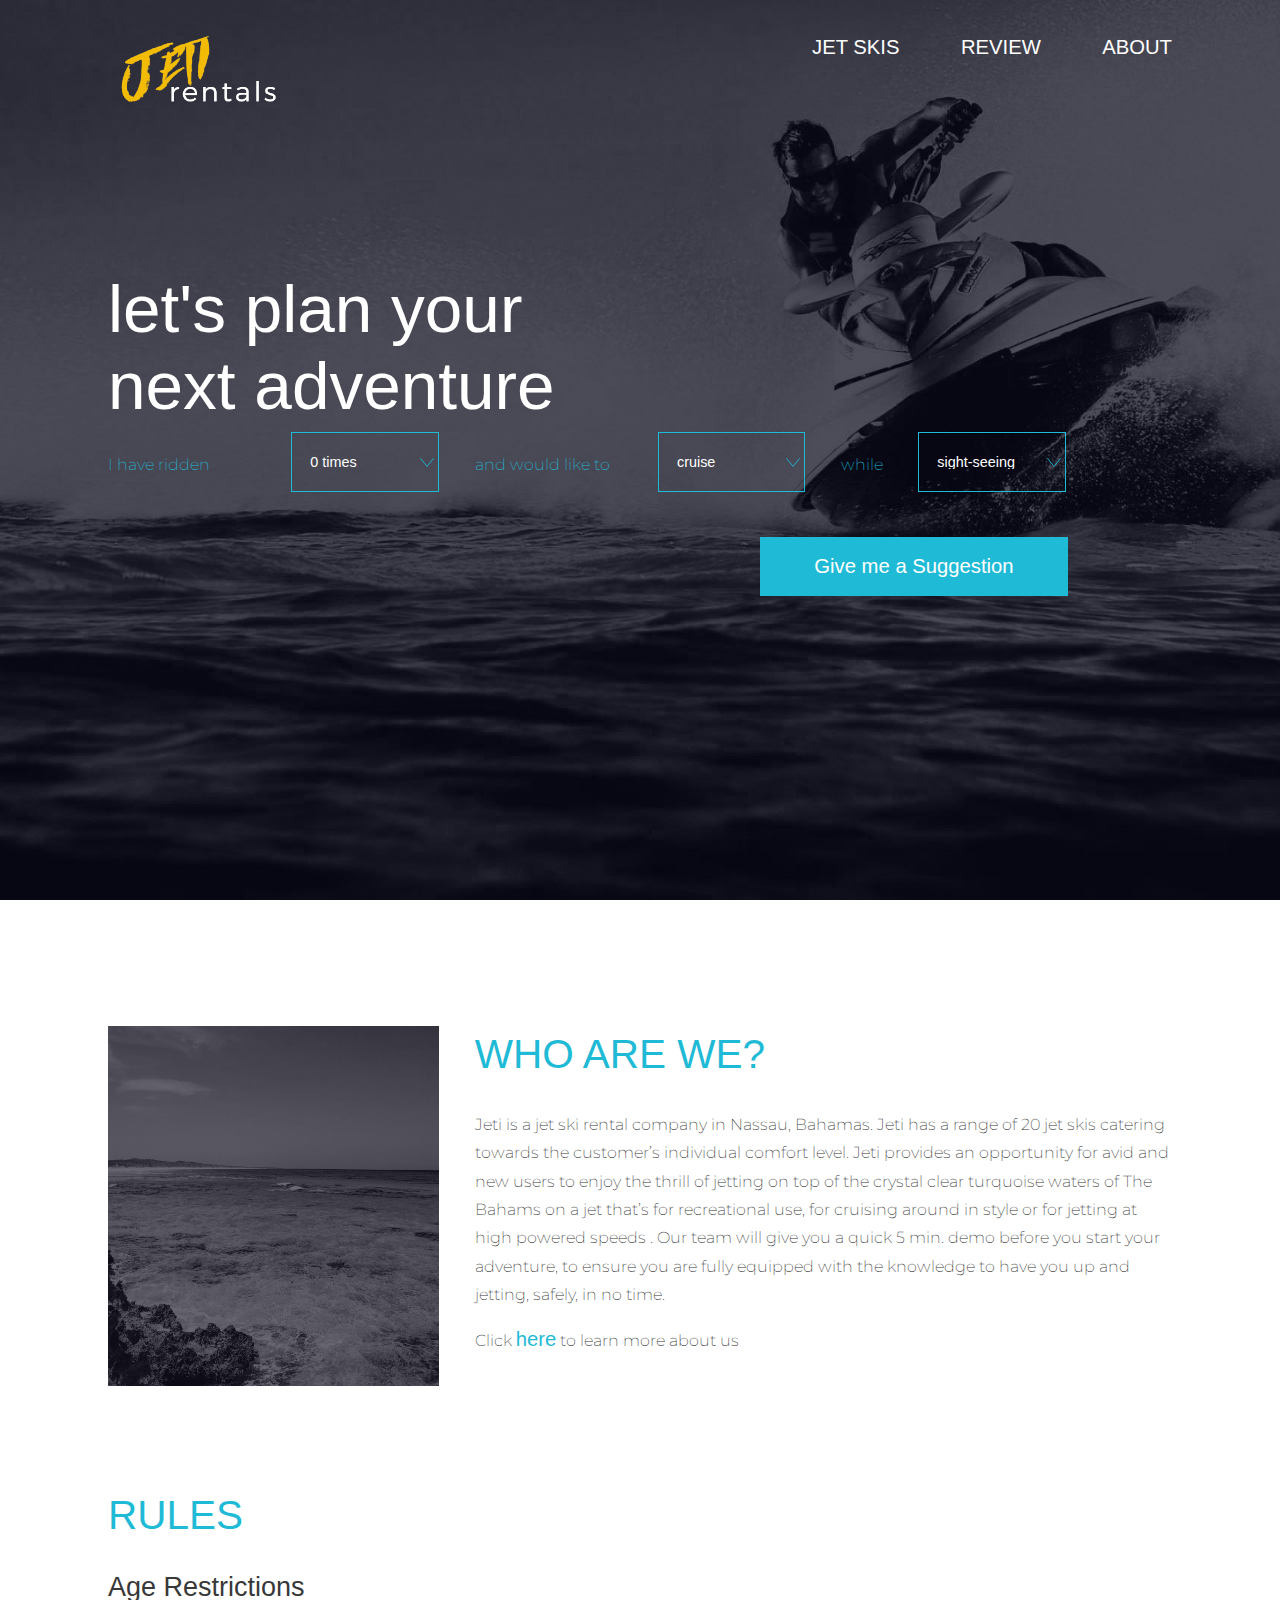
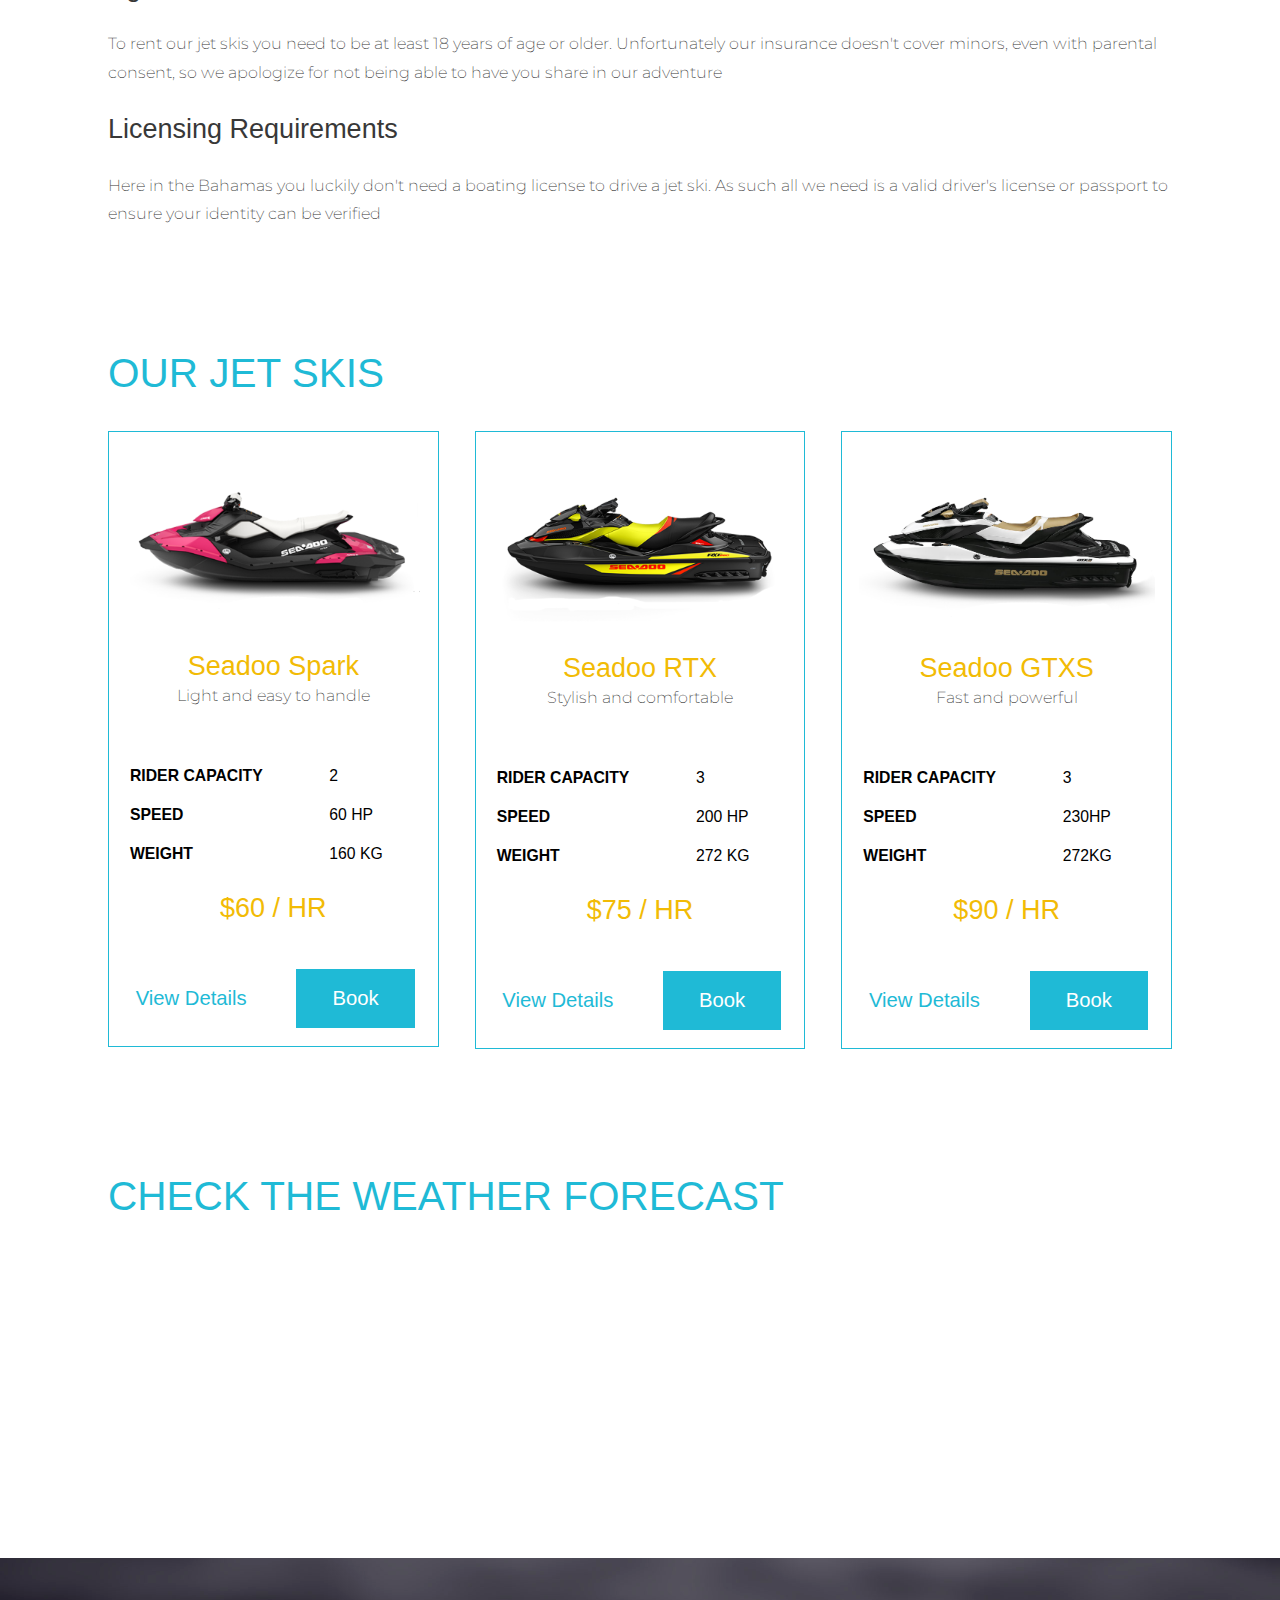
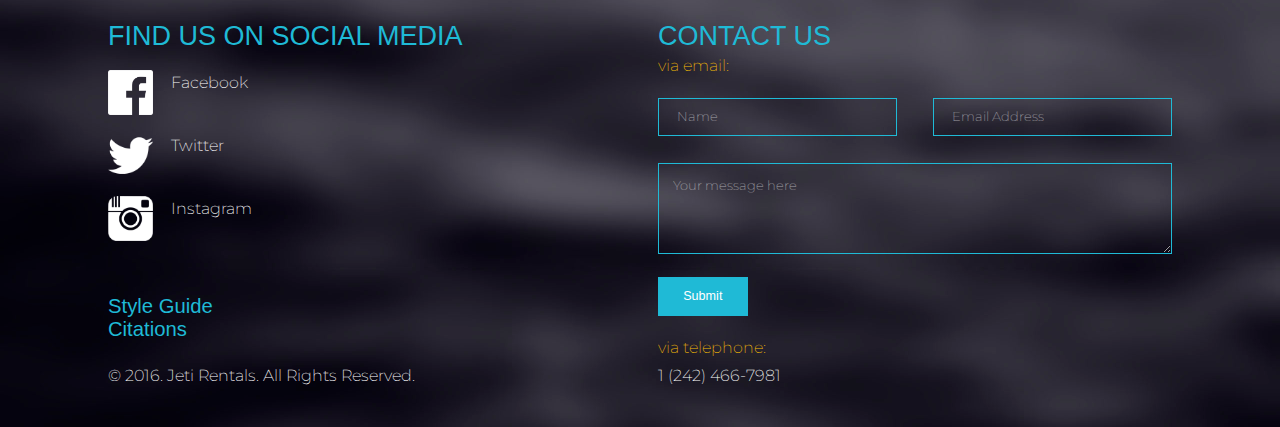
==== commit c28b4c72: "Added aria role buttons to all pages" ====
--- a/team-potato-bread-website/index.html
+++ b/team-potato-bread-website/index.html
@@ -1,3 +1,5 @@
+<!-- IAT 343 Project 2 - Salathiel Wells, Thomas Laurie -->
+
 <!doctype html>
 
 <html lang="en">
@@ -19,13 +21,13 @@
 			<div class="grid-row-section">
 				<nav class="grid-col-1of1" role="navigation">
 					<div class="menu-logo box">
-						<a href="index.html" class="menu-logo box-item"></a>
+						<a href="index.html" class="menu-logo box-item" role="button"></a>
 					</div>
 
 					<div class="menu-buttons box">
-						<a href="index.html#jet-skis" class="box-item">JET SKIS</a>
-						<a href="review.html" class="box-item">REVIEW</a>
-						<a href="about.html" class="box-item">ABOUT</a>
+						<a href="index.html#jet-skis" class="box-item" role="button">JET SKIS</a>
+						<a href="review.html" class="box-item" role="button">REVIEW</a>
+						<a href="about.html" class="box-item" role="button">ABOUT</a>
 					</div>
 				</nav>
 			</div>
@@ -76,7 +78,7 @@
 			</div>
 
 			<div class="grid-row-section main-page-form">
-				<a href="lite.html" class="small-button float-right">Give me a Suggestion</a>
+				<a href="lite.html" class="small-button float-right" role="button">Give me a Suggestion</a>
 			</div>
 		</header>
 
@@ -151,7 +153,7 @@
 									<a href="lite.html" class="little-more-space">View Details</a>
 								</div>
 								<div class="grid-col-1of2">
-									<a href="book.html" class="small-button">Book</a>
+									<a href="book.html" class="small-button" role="button">Book</a>
 								</div>
 							</div>
 						</div>
@@ -190,7 +192,7 @@
 									<a href="lite.html" class="little-more-space">View Details</a>
 								</div>
 								<div class="grid-col-1of2">
-									<a href="book.html" class="small-button">Book</a>
+									<a href="book.html" class="small-button" role="button">Book</a>
 								</div>
 							</div>
 						</div>
@@ -230,7 +232,7 @@
 									<a href="lite.html" class="little-more-space">View Details</a>
 								</div>
 								<div class="grid-col-1of2">
-									<a href="book.html" class="small-button">Book</a>
+									<a href="book.html" class="small-button" role="button">Book</a>
 								</div>
 							</div>
 						</div>
@@ -288,7 +290,7 @@
 
 						<textarea name="textarea" rows="4" cols="5" placeholder="Your message here"></textarea>
 
-						<input type="submit" value="Submit" class="small-button">
+						<input type="submit" value="Submit" class="small-button" role="button">
 					</form>
 
 					<div class="footer-more-space">
--- a/team-potato-bread-website/css/grids.css
+++ b/team-potato-bread-website/css/grids.css
@@ -1,3 +1,5 @@
+/* IAT 343 Project 2 - Salathiel Wells, Thomas Laurie */
+
 /* ------------------------------------------ Universal ------------------------------------------ */
 *, *::after, *::before {
 	box-sizing: border-box;
--- a/team-potato-bread-website/css/main.css
+++ b/team-potato-bread-website/css/main.css
@@ -1,5 +1,4 @@
 /* IAT 343 Project 2 - Salathiel Wells, Thomas Laurie */
-
 
 html {
 	font-family: "Montserrat", Arial, sans-serif; 
@@ -282,17 +281,17 @@
 }
 
 /* Spacing */
-section{
+section {
 	padding: 2rem 0; 
 }
 
-ul{
+ul {
 	list-style-type: none;
 	padding-top: 2rem;
-	padding-left: 3rem;
-}
-
-.reduce-image{
+	padding-left: 0rem;
+}
+
+.reduce-image {
 	width:90%;
 }
 
@@ -344,39 +343,36 @@
 	padding-top: 2rem;
 }
 
-#booking-information .grid-col-1of2:nth-child(1){
+#booking-information .grid-col-1of2:nth-child(1) {
 	padding-left: 0;
 	padding-right: 1rem;
 }
 
-#booking-information .grid-col-1of2:nth-child(2){
+#booking-information .grid-col-1of2:nth-child(2) {
 	padding-left: 1rem;
 	padding-right: 0;
 }
 
-#booking-information .small-button{
+#booking-information .small-button {
 	padding: 1rem 3rem;
 }
 
-@media(max-width: 49.3125rem){
-	#booking-information .small-button{
+@media(max-width: 49.3125rem) {
+	#booking-information .small-button {
 		float:left;
-
-	}
-
-	#booking-information .grid-col-1of1{
+	}
+
+	#booking-information .grid-col-1of1 {
 		padding:0;
-
-	}
-
-	#booking-information .grid-col-1of2:nth-child(2){
+	}
+
+	#booking-information .grid-col-1of2:nth-child(2) {
 		padding-left:0;
-
-	}
-}
-
-@media(max-width: 49.25rem){
-	#booking-information .grid-col-1of2{
+	}
+}
+
+@media(max-width: 49.25rem) {
+	#booking-information .grid-col-1of2 {
 		width: 100%;
 		padding:0;
 	}
@@ -405,7 +401,7 @@
 	float:right;
 }
 
-.float-center{
+.float-center {
 	margin-left:auto;
 	margin-right: auto; 
 }
@@ -690,7 +686,7 @@
 }
 
 /* Product Detail Begin */ 
-.page-banner{
+.page-banner {
 	background-image: url("../img/Optimized-home-panorama.jpg"); 
 
 	background-attachment: scroll; 
@@ -703,7 +699,7 @@
     padding-bottom: 2rem;
 }
 
-.page-banner img{
+.page-banner img {
 	width: 100%;
 }
 
@@ -805,20 +801,20 @@
 	font-size: 0.7rem;
 }
 
-@media(max-width: 48.75rem){
+@media(max-width: 48.75rem) {
 	.info-panel{
 		height: 450px;
 	}
 
-	.footer-form .grid-col-1of2:nth-child(1){
+	.footer-form .grid-col-1of2:nth-child(1) {
 		width:100%;
 	}
 
-	.footer-form .grid-col-1of2:nth-child(2){
+	.footer-form .grid-col-1of2:nth-child(2) {
 		width:100%;
 	}
 
-	.negative-margin{
+	.negative-margin {
 		margin-left:0;
 	}
 }
@@ -1012,25 +1008,25 @@
 	margin-bottom: 2rem;
 }
 
-@media(max-width: 44.25rem){
+@media(max-width: 44.25rem) {
 	.values{
 	height: 200px
 }
 }
 
-@media(max-width: 36.5rem){
+@media(max-width: 36.5rem) {
 	.values{
 	height: 250px
 }
 }
 
-@media(max-width: 26.875rem){
+@media(max-width: 26.875rem) {
 	.values{
 	height: 300px
 }
 }
 
-@media(max-width: 22rem){
+@media(max-width: 22rem) {
 	.values{
 	height: 350px
 }
@@ -1186,13 +1182,13 @@
 	padding-right: 0;
 }
 
-@media(max-width: 44.1875rem){
-	#passenger-information .grid-col-1of2:nth-child(1){
+@media(max-width: 44.1875rem) {
+	#passenger-information .grid-col-1of2:nth-child(1) {
 		padding-left: 0;
 		padding-right: 0rem;
 	}
 
-	#passenger-information .grid-col-1of2:nth-child(2){
+	#passenger-information .grid-col-1of2:nth-child(2) {
 		padding-left: 0rem;
 		padding-right: 0;
 	}
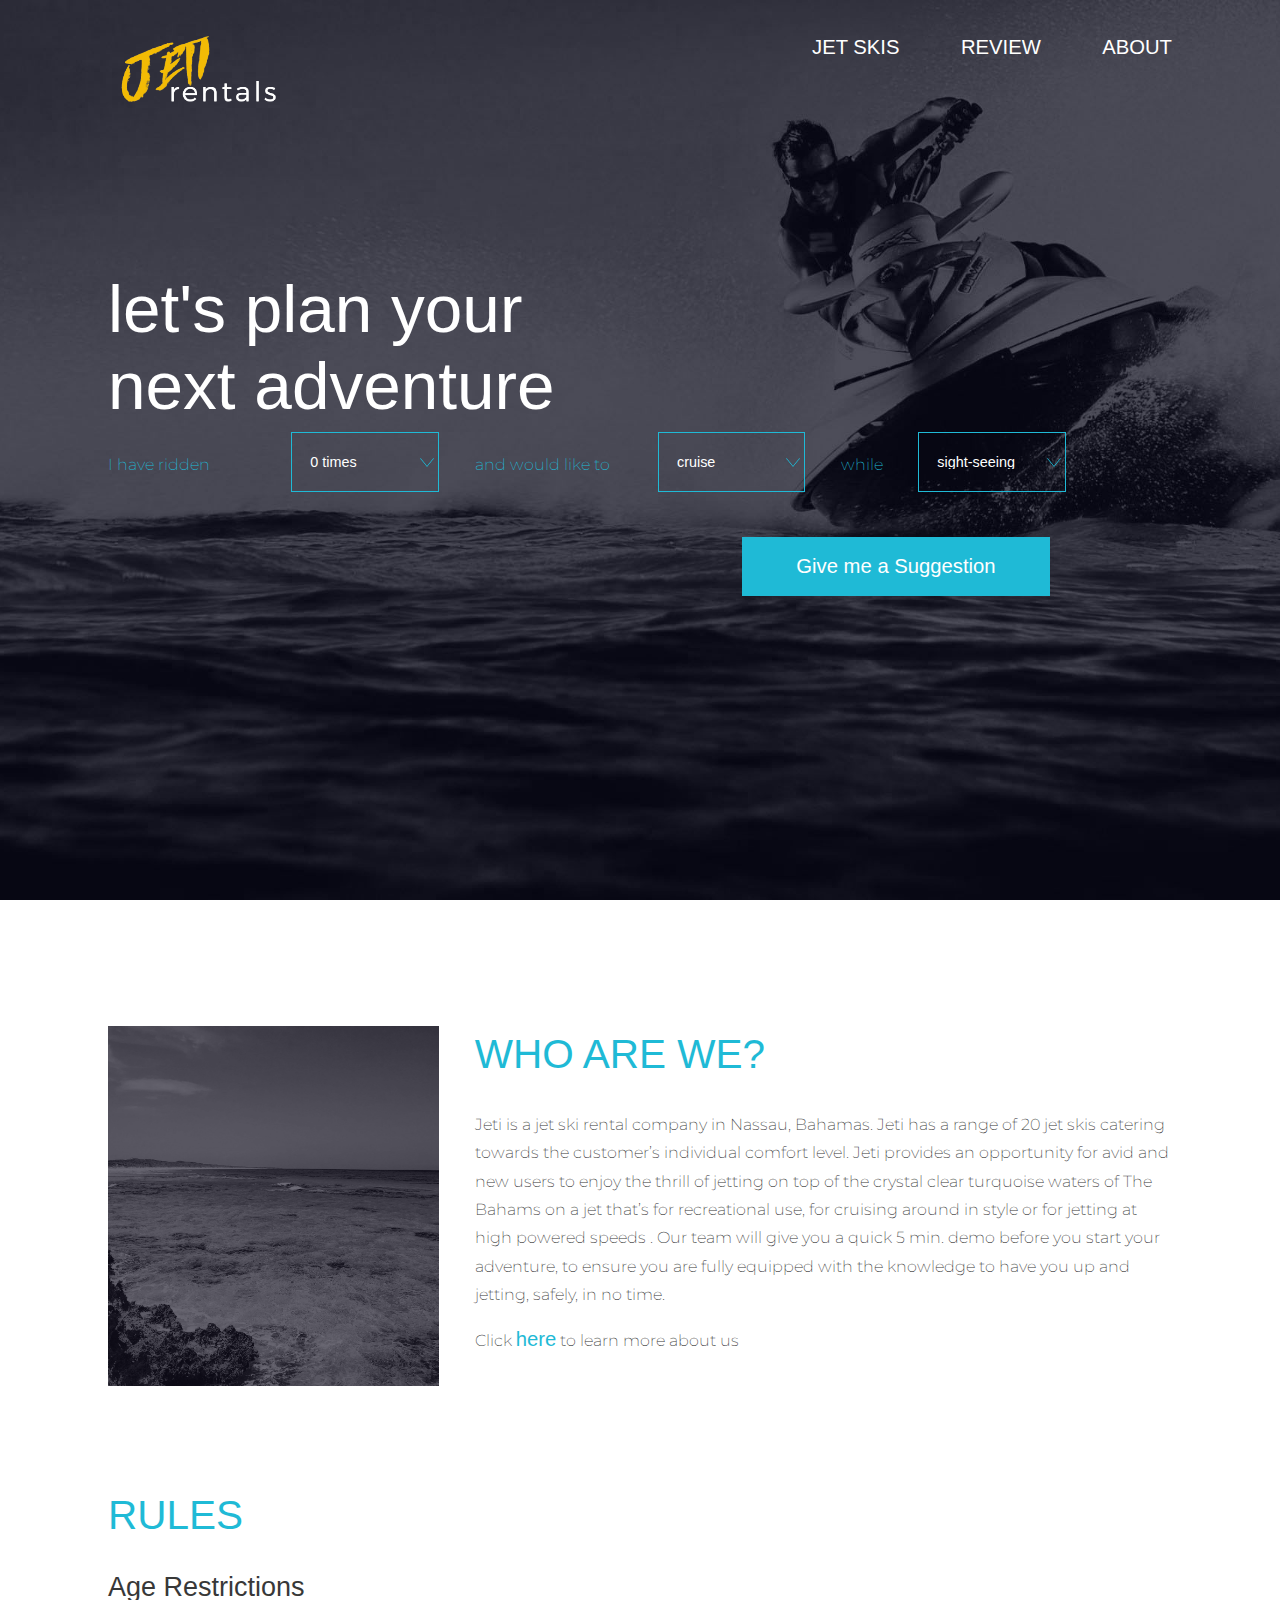
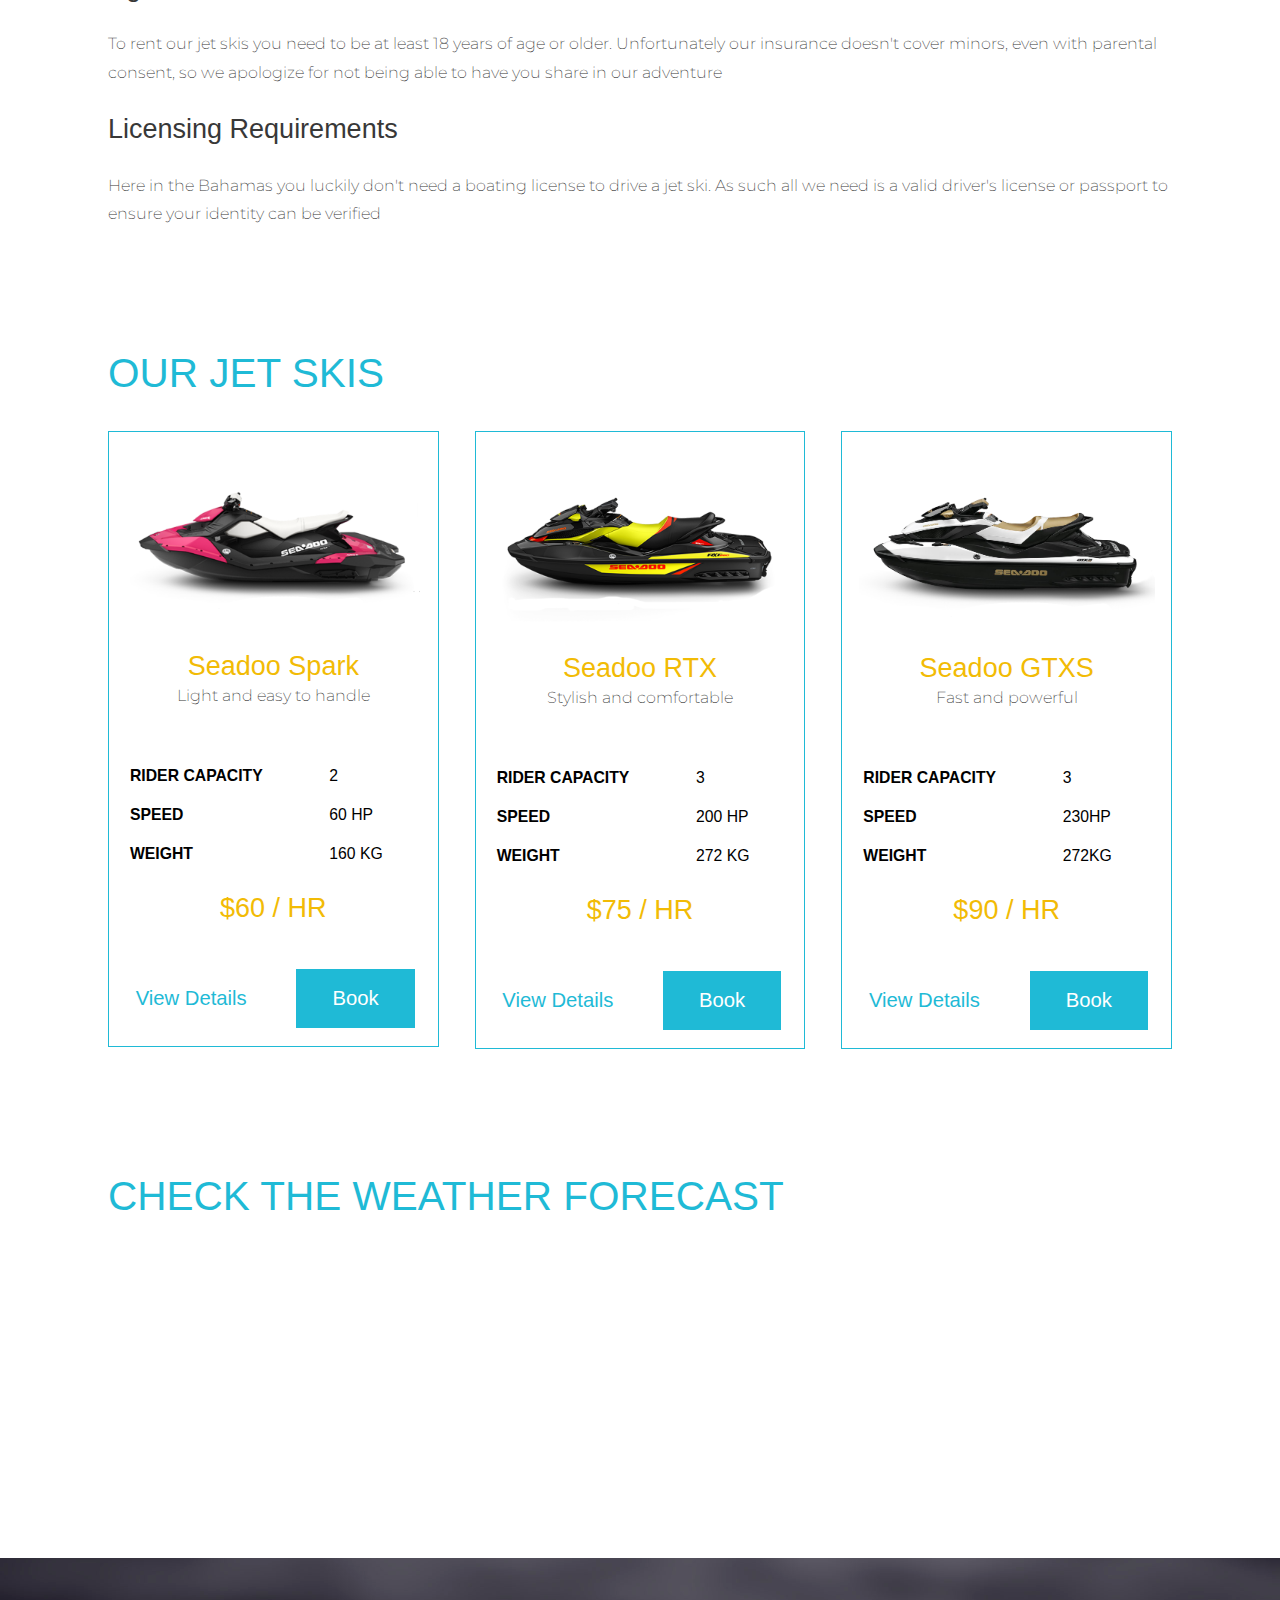
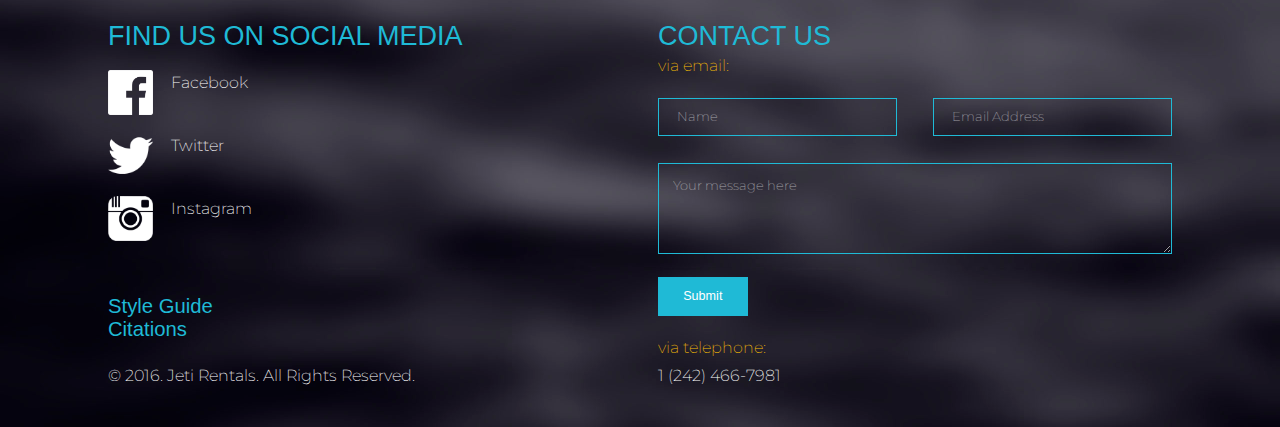
==== commit 5f2ff038: "Forget what changed here" ====
--- a/team-potato-bread-website/index.html
+++ b/team-potato-bread-website/index.html
@@ -78,7 +78,9 @@
 			</div>
 
 			<div class="grid-row-section main-page-form">
-				<a href="lite.html" class="small-button float-right" role="button">Give me a Suggestion</a>
+				<div class="grid-col-1of1">
+					<a href="lite.html" class="small-button float-right" role="button">Give me a Suggestion</a>
+				<div class="grid-col-1of1">
 			</div>
 		</header>
 
@@ -254,7 +256,7 @@
 					<h3>FIND US ON SOCIAL MEDIA</h3>
 
 					<div class="box-left box-center-align grid-row">
-						<div class="facebook icon box-item  footer-more-space"></div> <!-- facebook icon needs to be expaned to line up with edge of the image -->
+						<div class="facebook icon box-item  footer-more-space"></div>
 						<p class="box-item">Facebook</p>
 					</div>
 
--- a/team-potato-bread-website/css/main.css
+++ b/team-potato-bread-website/css/main.css
@@ -713,8 +713,29 @@
 
 @media(max-width: 43rem) {
 	.menu-buttons {
-		max-width: 5rem;
-	}
+		width: 6rem;
+
+	}
+
+	.menu-buttons a {
+		width: 100%;
+		text-align: center;
+
+		padding: .5rem;
+		margin: .5rem;
+
+		font-size: 0.875rem;
+		background-color: rgb(31, 186, 214);
+	}
+
+	.menu-buttons a:hover {
+			color: rgb(255, 255, 255);
+			background-color: rgb(242, 187, 5);
+			cursor: pointer;
+			transition: 0.1s ease-in-out;
+	}
+
+
 }
 /* Header End */
 
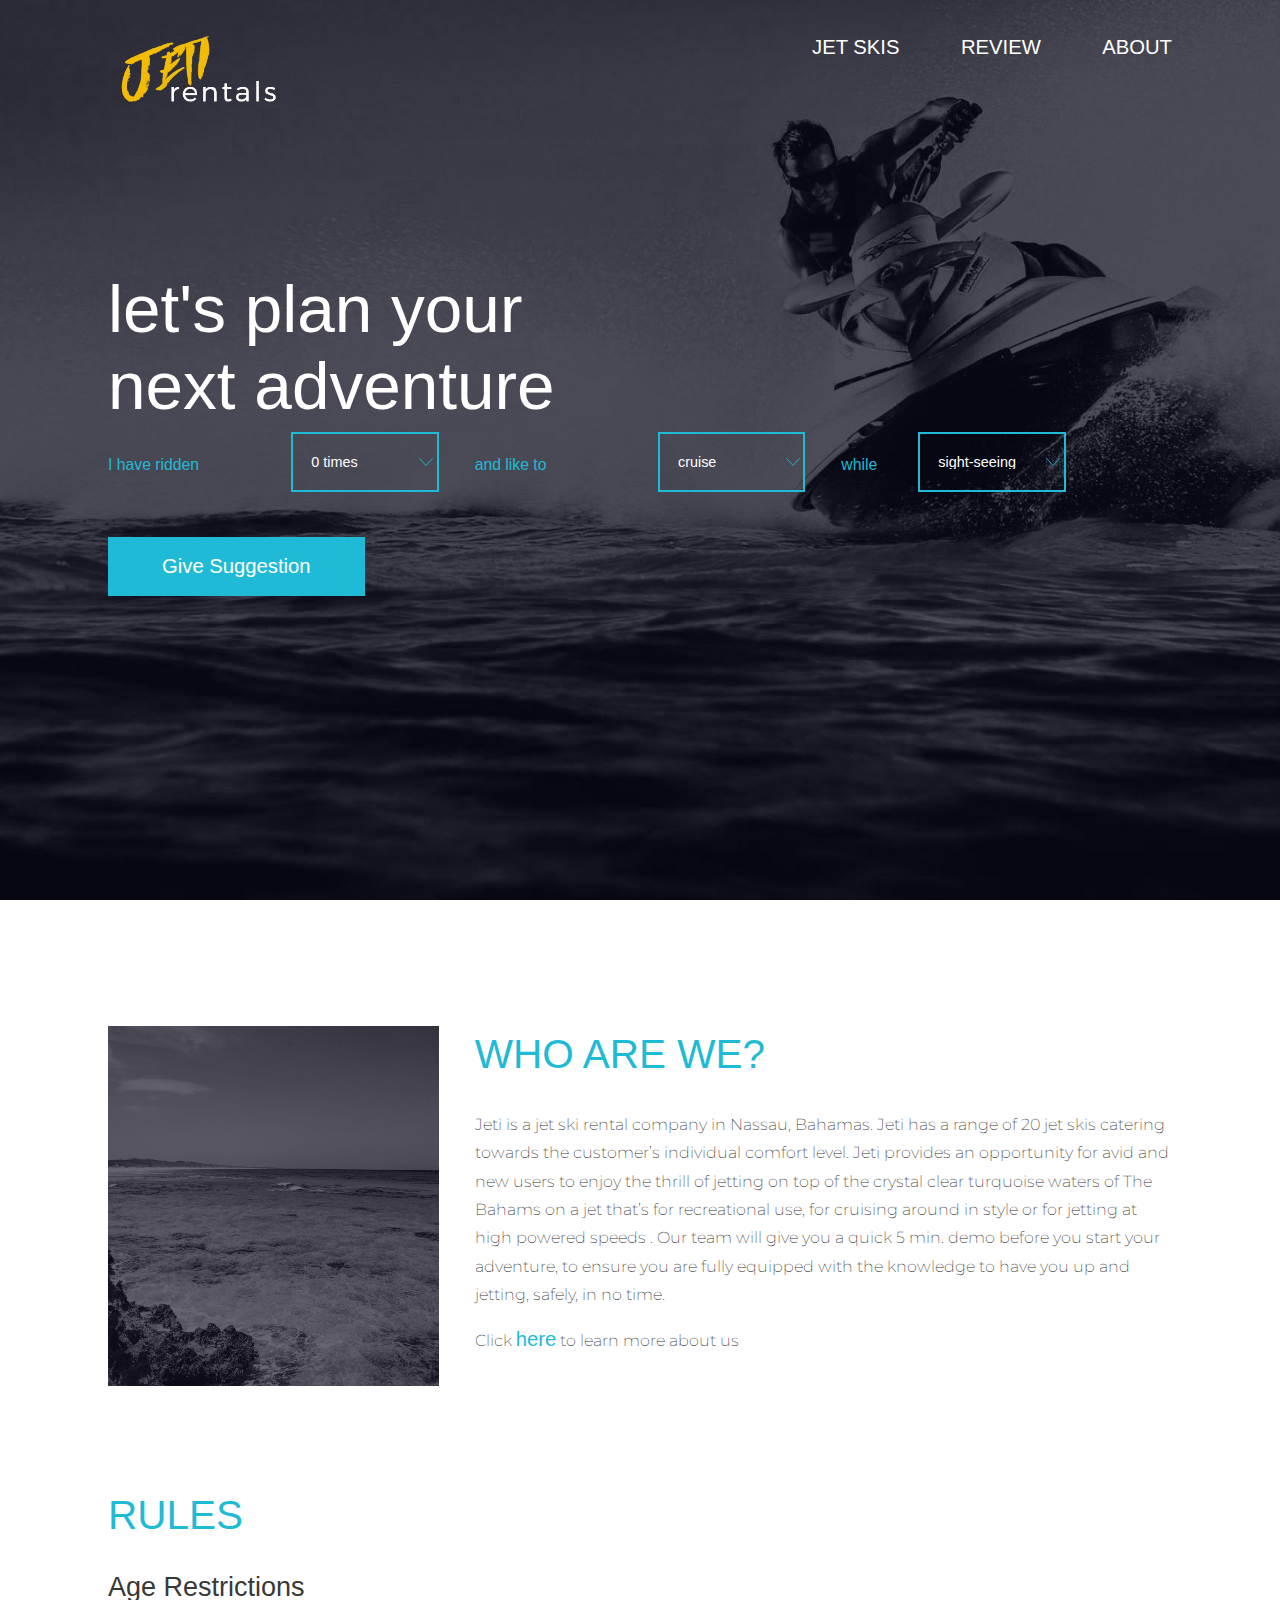
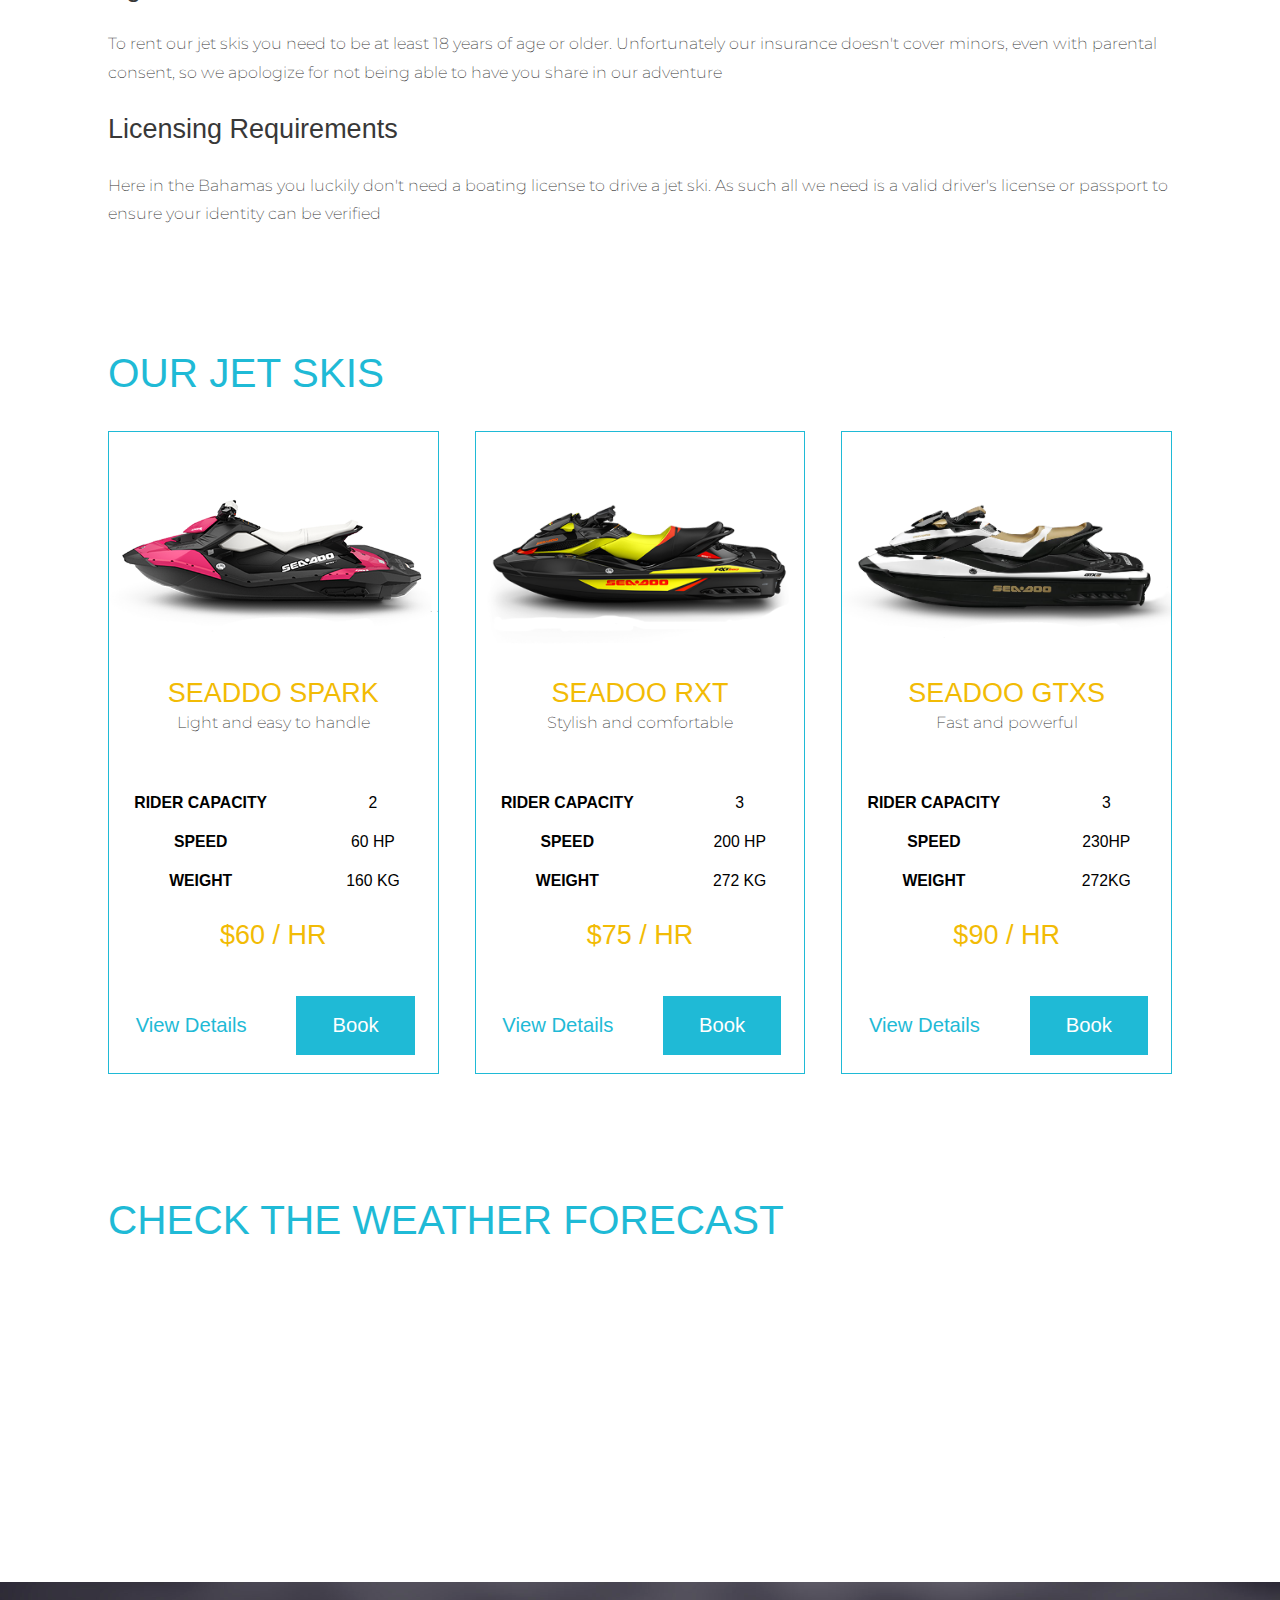
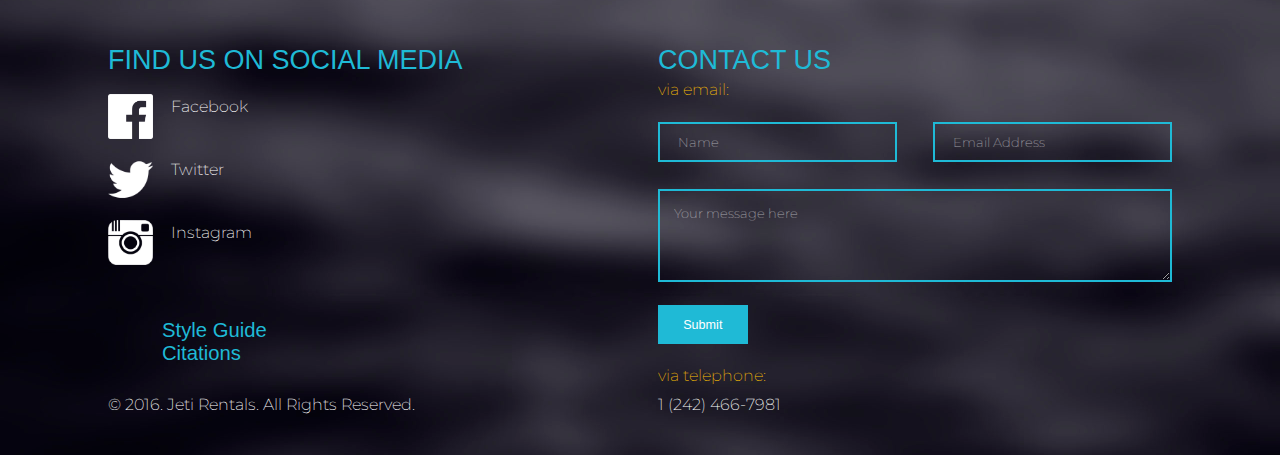
==== commit 99b9d5ac: "resolved responsive issues nad layout issues in book.html and index.html in main.css and grids.css" ====
--- a/team-potato-bread-website/index.html
+++ b/team-potato-bread-website/index.html
@@ -1,5 +1,3 @@
-<!-- IAT 343 Project 2 - Salathiel Wells, Thomas Laurie -->
-
 <!doctype html>
 
 <html lang="en">
@@ -21,13 +19,13 @@
 			<div class="grid-row-section">
 				<nav class="grid-col-1of1" role="navigation">
 					<div class="menu-logo box">
-						<a href="index.html" class="menu-logo box-item" role="button"></a>
+						<a href="index.html" class="menu-logo box-item"></a>
 					</div>
 
 					<div class="menu-buttons box">
-						<a href="index.html#jet-skis" class="box-item" role="button">JET SKIS</a>
-						<a href="review.html" class="box-item" role="button">REVIEW</a>
-						<a href="about.html" class="box-item" role="button">ABOUT</a>
+						<a href="index.html#jet-skis" class="box-item">JET SKIS</a>
+						<a href="review.html" class="box-item">REVIEW</a>
+						<a href="about.html" class="box-item">ABOUT</a>
 					</div>
 				</nav>
 			</div>
@@ -52,7 +50,7 @@
 				</div>
 
 				<div class="grid-col-1of7 align-center">
-					<p class="header-form sentence-form">and would like to</p>
+					<p class="header-form sentence-form">and like to</p>
 				</div>
 
 				<div class="grid-col-1of7">
@@ -78,9 +76,7 @@
 			</div>
 
 			<div class="grid-row-section main-page-form">
-				<div class="grid-col-1of1">
-					<a href="lite.html" class="small-button float-right" role="button">Give me a Suggestion</a>
-				<div class="grid-col-1of1">
+				<a href="lite.html" class="small-button">Give Suggestion</a>
 			</div>
 		</header>
 
@@ -123,14 +119,15 @@
 					<div class="grid-col-1of3">
 						<div class="jet-ski-panel">
 							<div class="grid-row">
-								<div class="grid-col-1of1">
-									<img src="img/seadoo-spark.png" alt="Seadoo Spark Picture">
-
-									<h3 class="remove-margin">Seadoo Spark</h3>
+								
+									<img src="img/seadoo-spark1.png" alt="Seadoo Spark Picture">
+
+									<h3 class="remove-margin">SEADDO SPARK</h3>
 									<p class="remove-margin">Light and easy to handle</p>
 
-									<table>
-										<tr>
+									<div class="grid-col-1of1">
+									<table class="center">
+										<tr >
 											<td><h6 class="remove-margin-bottom">RIDER CAPACITY</h6></td>
 											<td><h6 class="remove-margin-bottom table-space">2</h6></td>
 										</tr>
@@ -155,7 +152,7 @@
 									<a href="lite.html" class="little-more-space">View Details</a>
 								</div>
 								<div class="grid-col-1of2">
-									<a href="book.html" class="small-button" role="button">Book</a>
+									<a href="book.html" class="small-button">Book</a>
 								</div>
 							</div>
 						</div>
@@ -165,11 +162,11 @@
 						<div class="jet-ski-panel">
 							<img class="reduce-image" src="img/seadoo-rxt.png" alt="Seadoo RXT Picture">
 
-							<h3 class="remove-margin">Seadoo RTX</h3>
+							<h3 class="remove-margin">SEADOO RXT</h3>
 							<p class="remove-margin">Stylish and comfortable</p>
 
 							<div class="grid-col-1of1">
-								<table>
+								<table class="center">
 									<tr>
 										<td><h6 class="remove-margin-bottom">RIDER CAPACITY</h6></td>
 										<td><h6 class="remove-margin-bottom table-space">3</h6></td>
@@ -194,7 +191,7 @@
 									<a href="lite.html" class="little-more-space">View Details</a>
 								</div>
 								<div class="grid-col-1of2">
-									<a href="book.html" class="small-button" role="button">Book</a>
+									<a href="book.html" class="small-button">Book</a>
 								</div>
 							</div>
 						</div>
@@ -204,11 +201,11 @@
 						<div class="jet-ski-panel">
 							<img class="reduce-image" src="img/seadoo-gtxs.png" alt="Seadoo GTXS Picture">
 
-							<h3 class="remove-margin">Seadoo GTXS</h3>
+							<h3 class="remove-margin">SEADOO GTXS</h3>
 							<p class="remove-margin">Fast and powerful</p>
 
 							<div class="grid-col-1of1">
-								<table>
+								<table class="center">
 									<tr>
 										<td><h6 class="remove-margin-bottom">RIDER CAPACITY</h6></td>
 										<td><h6 class="remove-margin-bottom table-space">3</h6></td>
@@ -234,7 +231,7 @@
 									<a href="lite.html" class="little-more-space">View Details</a>
 								</div>
 								<div class="grid-col-1of2">
-									<a href="book.html" class="small-button" role="button">Book</a>
+									<a href="book.html" class="small-button">Book</a>
 								</div>
 							</div>
 						</div>
@@ -245,7 +242,7 @@
 			<section class="grid-row-section">
 				<div class="grid-col-1of1">
 					<h2>CHECK THE WEATHER FORECAST</h2>
-					<iframe id="forecast-embed" src="http://forecast.io/embed/#lat=25.070022&lon=-77.387384&name=Jeti Rentals" class="negative-margin"> </iframe>
+					<iframe id="forecast_embed" frameborder="0" height="245" width="100%" src="http://forecast.io/embed/#lat=25.070022&lon=-77.387384&name=Jeti Rentals" class="negative-margin"> </iframe>
 				</div>
 			</section>
 		</div>
@@ -256,7 +253,7 @@
 					<h3>FIND US ON SOCIAL MEDIA</h3>
 
 					<div class="box-left box-center-align grid-row">
-						<div class="facebook icon box-item  footer-more-space"></div>
+						<div class="facebook icon box-item  footer-more-space"></div> <!-- facebook icon needs to be expaned to line up with edge of the image -->
 						<p class="box-item">Facebook</p>
 					</div>
 
@@ -292,7 +289,7 @@
 
 						<textarea name="textarea" rows="4" cols="5" placeholder="Your message here"></textarea>
 
-						<input type="submit" value="Submit" class="small-button" role="button">
+						<input type="submit" value="Submit" class="small-button">
 					</form>
 
 					<div class="footer-more-space">
--- a/team-potato-bread-website/css/grids.css
+++ b/team-potato-bread-website/css/grids.css
@@ -1,5 +1,3 @@
-/* IAT 343 Project 2 - Salathiel Wells, Thomas Laurie */
-
 /* ------------------------------------------ Universal ------------------------------------------ */
 *, *::after, *::before {
 	box-sizing: border-box;
@@ -69,6 +67,9 @@
 	clear:both; 
 }
 
+.product-info .grid-col-1of2{
+		margin-bottom: 2rem;
+	}
 
 @media(max-width: 76.25rem){
 	.grid-row-section{
@@ -90,7 +91,7 @@
 }
 
 /* Columns */
-[class*='grid-col-'] {
+[class*='grid-col-']{
 	float:left;
 
 	padding-left: 1rem;
@@ -143,51 +144,61 @@
 }
 
 
-@media(max-width: 46.25rem){
+@media(max-width: 48.875rem){
 	.grid-col-1of2{
+		width: 100%; 
+	}
+
+	.grid-row-section{
+		padding: 0;
+	}
+
+	.product-info .grid-col-1of2{
+		margin-bottom: 2rem;
+	}
+
+}
+
+@media(max-width: 66.1875rem){
+	.grid-col-1of7{
+		width: 25%
+	}
+
+	.grid-col-6of7{
+		width: 25%
+	}
+}
+
+@media(max-width: 45.375rem){
+	.grid-col-1of7{
+		width: 35%
+	}
+
+	.grid-col-6of7{
+		width: 35%
+	}
+}
+
+@media(max-width: 32.5rem){
+	.grid-col-1of7{
+		width: 50%
+	}
+
+	.grid-col-6of7{
+		width: 50%
+	}
+}
+
+@media(max-width: 24.875rem){
+	.grid-col-1of7{
 		width: 100%
 	}
-}
-
-@media(max-width: 65.875rem){
-	.grid-col-1of7{
-		width: 25%
-	}
-
-	.grid-col-6of7{
-		width: 25%
-	}
-}
-
-@media(max-width: 44.5625rem){
-	.grid-col-1of7{
-		width: 35%
-	}
-
-	.grid-col-6of7{
-		width: 35%
-	}
-}
-
-@media(max-width: 32.5rem){
-	.grid-col-1of7{
-		width: 50%
-	}
-
-	.grid-col-6of7{
-		width: 50%
-	}
-}
-
-@media(max-width: 23rem){
-	.grid-col-1of7{
+
+	.grid-col-6of7{
 		width: 100%
 	}
-
-	.grid-col-6of7{
-		width: 100%
-	}
-}
+}
+
 
 /* Grid End */
 
--- a/team-potato-bread-website/css/main.css
+++ b/team-potato-bread-website/css/main.css
@@ -1,4 +1,5 @@
 /* IAT 343 Project 2 - Salathiel Wells, Thomas Laurie */
+
 
 html {
 	font-family: "Montserrat", Arial, sans-serif; 
@@ -94,7 +95,7 @@
 }
 
 .reduce-image {
-	width:90%;
+	width:93%;
 }
 
 /* Buttons */
@@ -139,6 +140,10 @@
 	padding: 1rem 3rem;
 }
 
+.main-page-form{
+	margin-left: 1rem;
+}
+
 .main-page-form .small-button {
 	padding: 1rem 3rem;
 	margin-top: 1.5rem;
@@ -156,7 +161,7 @@
 	margin-top: 1rem;
 	margin-bottom: 1rem;
 	border-radius: 0px;
-	border: 1px solid rgb(31, 186, 214);
+	border: 2px solid rgb(31, 186, 214);
 
 	font-weight: 200; 
 	line-height: 1; 
@@ -179,12 +184,6 @@
 	display: none;
 }
 
-textarea {
-	width:100%;
-	padding:0.8rem;
-	border: 1px solid rgb(31, 186, 214);
-	margin-top: 0.5rem;
-}
 
 select, textarea, input {
 	outline-color: rgb(242, 187, 5);
@@ -201,7 +200,7 @@
 	padding-left: 20px;
 	margin-top: 8px; 
 	/*color: white;*/
-	border: 1px solid rgb(31, 186, 214);
+	border: 2px solid rgb(31, 186, 214);
 	box-sizing: border-box;
 }
 
@@ -281,19 +280,16 @@
 }
 
 /* Spacing */
-section {
+section{
 	padding: 2rem 0; 
 }
 
-ul {
+ul{
 	list-style-type: none;
 	padding-top: 2rem;
-	padding-left: 0rem;
-}
-
-.reduce-image {
-	width:90%;
-}
+	padding-left: 3rem;
+}
+
 
 .negative-margin {
 	margin-left: -1.5rem
@@ -343,36 +339,39 @@
 	padding-top: 2rem;
 }
 
-#booking-information .grid-col-1of2:nth-child(1) {
+#booking-information .grid-col-1of2:nth-child(1){
 	padding-left: 0;
 	padding-right: 1rem;
 }
 
-#booking-information .grid-col-1of2:nth-child(2) {
+#booking-information .grid-col-1of2:nth-child(2){
 	padding-left: 1rem;
 	padding-right: 0;
 }
 
-#booking-information .small-button {
+#booking-information .small-button{
 	padding: 1rem 3rem;
 }
 
-@media(max-width: 49.3125rem) {
-	#booking-information .small-button {
+@media(max-width: 49.3125rem){
+	#booking-information .small-button{
 		float:left;
-	}
-
-	#booking-information .grid-col-1of1 {
+
+	}
+
+	#booking-information .grid-col-1of1{
 		padding:0;
-	}
-
-	#booking-information .grid-col-1of2:nth-child(2) {
+
+	}
+
+	#booking-information .grid-col-1of2:nth-child(2){
 		padding-left:0;
-	}
-}
-
-@media(max-width: 49.25rem) {
-	#booking-information .grid-col-1of2 {
+
+	}
+}
+
+@media(max-width: 49.25rem){
+	#booking-information .grid-col-1of2{
 		width: 100%;
 		padding:0;
 	}
@@ -401,7 +400,7 @@
 	float:right;
 }
 
-.float-center {
+.float-center{
 	margin-left:auto;
 	margin-right: auto; 
 }
@@ -453,9 +452,10 @@
 textarea {
 	width:100%;
 	padding:0.8rem;
-	border: 1px solid rgb(31, 186, 214);
+	border: 2px solid rgb(31, 186, 214);
 	margin-top: 0.5rem;
 }
+
 
 select, textarea, input {
 	outline-color: rgb(242, 187, 5);
@@ -537,11 +537,6 @@
 .yellow-text {
 	color: rgb(242, 187, 5);
 }
-
-/* Other */
-iframe {
-	border-width: 0;
-}
 /* Universal End */
 
 /* ------------------------------------------ Header ------------------------------------------ */
@@ -569,6 +564,8 @@
 
 .head-banner p {
 	text-align: center; 
+	font-weight: normal; 
+	/*font-size: 1rem;*/
 	color: rgb(31, 186, 214);
 }
 
@@ -686,7 +683,7 @@
 }
 
 /* Product Detail Begin */ 
-.page-banner {
+.page-banner{
 	background-image: url("../img/Optimized-home-panorama.jpg"); 
 
 	background-attachment: scroll; 
@@ -699,7 +696,7 @@
     padding-bottom: 2rem;
 }
 
-.page-banner img {
+.page-banner img{
 	width: 100%;
 }
 
@@ -713,29 +710,8 @@
 
 @media(max-width: 43rem) {
 	.menu-buttons {
-		width: 6rem;
-
-	}
-
-	.menu-buttons a {
-		width: 100%;
-		text-align: center;
-
-		padding: .5rem;
-		margin: .5rem;
-
-		font-size: 0.875rem;
-		background-color: rgb(31, 186, 214);
-	}
-
-	.menu-buttons a:hover {
-			color: rgb(255, 255, 255);
-			background-color: rgb(242, 187, 5);
-			cursor: pointer;
-			transition: 0.1s ease-in-out;
-	}
-
-
+		max-width: 5rem;
+	}
 }
 /* Header End */
 
@@ -806,7 +782,7 @@
 	background-color: rgba(0, 0, 0, 0);
 	border-color: rgb(31, 186, 214);
 
-	border-width: 1px;
+	border-width: 2px;
 
 	border-style: solid;
 }
@@ -822,20 +798,20 @@
 	font-size: 0.7rem;
 }
 
-@media(max-width: 48.75rem) {
+@media(max-width: 48.75rem){
 	.info-panel{
 		height: 450px;
 	}
 
-	.footer-form .grid-col-1of2:nth-child(1) {
+	.footer-form .grid-col-1of2:nth-child(1){
 		width:100%;
 	}
 
-	.footer-form .grid-col-1of2:nth-child(2) {
+	.footer-form .grid-col-1of2:nth-child(2){
 		width:100%;
 	}
 
-	.negative-margin {
+	.negative-margin{
 		margin-left:0;
 	}
 }
@@ -914,7 +890,8 @@
 }	
 
 .jet-ski-panel {
-
+	/*height: 650px;*/
+	height: 100%;
 	justify-content: center;
 	text-align: center;
 
@@ -923,7 +900,9 @@
 }
 
 .jet-ski-panel img {
-	max-width: 100%;
+	/*max-width: 100%;*/
+	/*height: 100%;*/
+	width: 100%;
 }
 
 
@@ -939,6 +918,40 @@
 	margin-bottom: 1rem;
 }
 
+/*@media(max-width: 114.125rem){
+	.reduce-image{
+		width: 93%;
+	}
+}
+*/
+/*@media(max-width: 55.9376rem) {
+	.jet-ski-panel {
+		height: 700px;
+	}
+}*/
+
+/*
+@media(max-width: 44.25rem) {
+	.jet-ski-panel {
+		height: 950px;
+	}
+}*/
+
+/*@media(max-width: 40.625rem) {
+	.jet-ski-panel {
+		height: 900px;
+	}
+}*/
+
+/*@media(max-width: 34.365rem) {
+	.jet-ski-panel {
+		height: 850px;
+	}
+}*/
+
+
+
+
 .book-button {
 	padding: 1rem;
 	margin: 1rem 0 1rem 0;
@@ -950,9 +963,12 @@
 	border-width: 2px;
 }
 
-#forecast-embed {
-	width: 100%;
-	height: 245px;
+@media(max-width: 64.1875rem) {
+	.jet-ski-panel {
+		max-width: 100%;
+		margin-top: 2rem;
+		/*height: 750px;*/
+	}
 }
 /* Home End */
 
@@ -1017,6 +1033,10 @@
 }
 
 .center {
+	margin-left: auto; 
+	margin-right: auto; 
+	float: none;
+	width: 100%;
 	text-align: center;
 }
 /* Product Detail End */
@@ -1029,31 +1049,25 @@
 	margin-bottom: 2rem;
 }
 
-@media(max-width: 44.25rem) {
+@media(max-width: 44.25rem){
 	.values{
-	height: 200px
-}
-}
-
-@media(max-width: 36.5rem) {
+	height:200px
+}
+}
+
+@media(max-width: 36.5rem){
 	.values{
-	height: 250px
-}
-}
-
-@media(max-width: 26.875rem) {
+	height:300px
+}
+}
+
+@media(max-width: 25rem){
 	.values{
-	height: 300px
-}
-}
-
-@media(max-width: 22rem) {
-	.values{
-	height: 350px
-}
-}
-
-.values h3 {
+	height:400px
+}
+}
+
+.values h3{
 	font-family: 'Againts', sans-serif;
 
 	font-size: 3rem;
@@ -1095,12 +1109,7 @@
 
 .feature-map iframe {
 	width: 100% !important;
-	height: 100% !important;
-}
-
-#interactive-map {
-	width: 600px;
-	height: 500px;
+	height:100% !important;
 }
 /*About End*/ 
 
@@ -1156,7 +1165,7 @@
 	padding-left: 1rem; 
 	line-height: 1; 
 	height: 60px; 
-	border-bottom: 1px solid rgb(31, 186, 214);
+	border-bottom: 2px solid rgb(31, 186, 214);
 	color: white;
 	font-weight: 100;
 	font-size: 0.8rem; 
@@ -1168,6 +1177,10 @@
 	background-position: 97%
 }
 
+option{
+	color: rgb(31, 186, 214); 
+}
+
 @media(max-width: 46.875rem) {
 	.left {
 		text-align: left;
@@ -1203,13 +1216,13 @@
 	padding-right: 0;
 }
 
-@media(max-width: 44.1875rem) {
-	#passenger-information .grid-col-1of2:nth-child(1) {
+@media(max-width: 44.1875rem){
+	#passenger-information .grid-col-1of2:nth-child(1){
 		padding-left: 0;
 		padding-right: 0rem;
 	}
 
-	#passenger-information .grid-col-1of2:nth-child(2) {
+	#passenger-information .grid-col-1of2:nth-child(2){
 		padding-left: 0rem;
 		padding-right: 0;
 	}
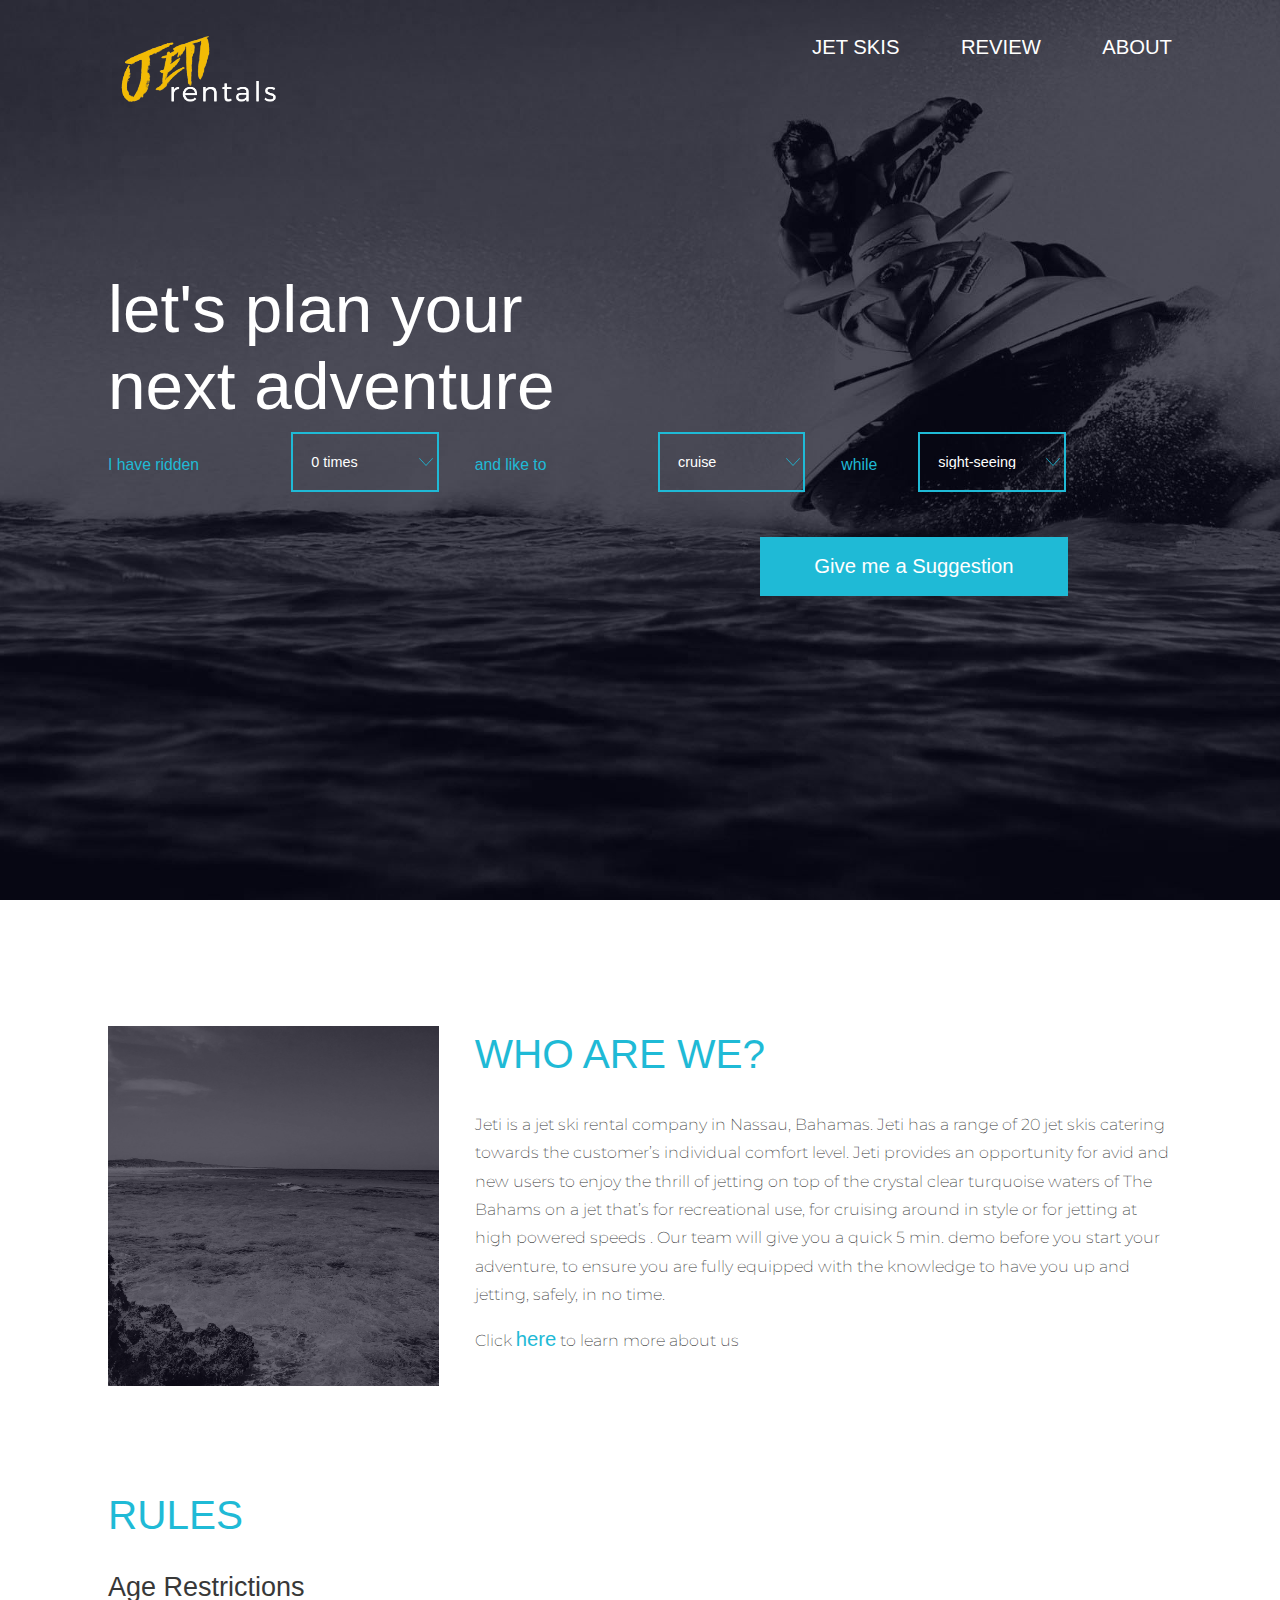
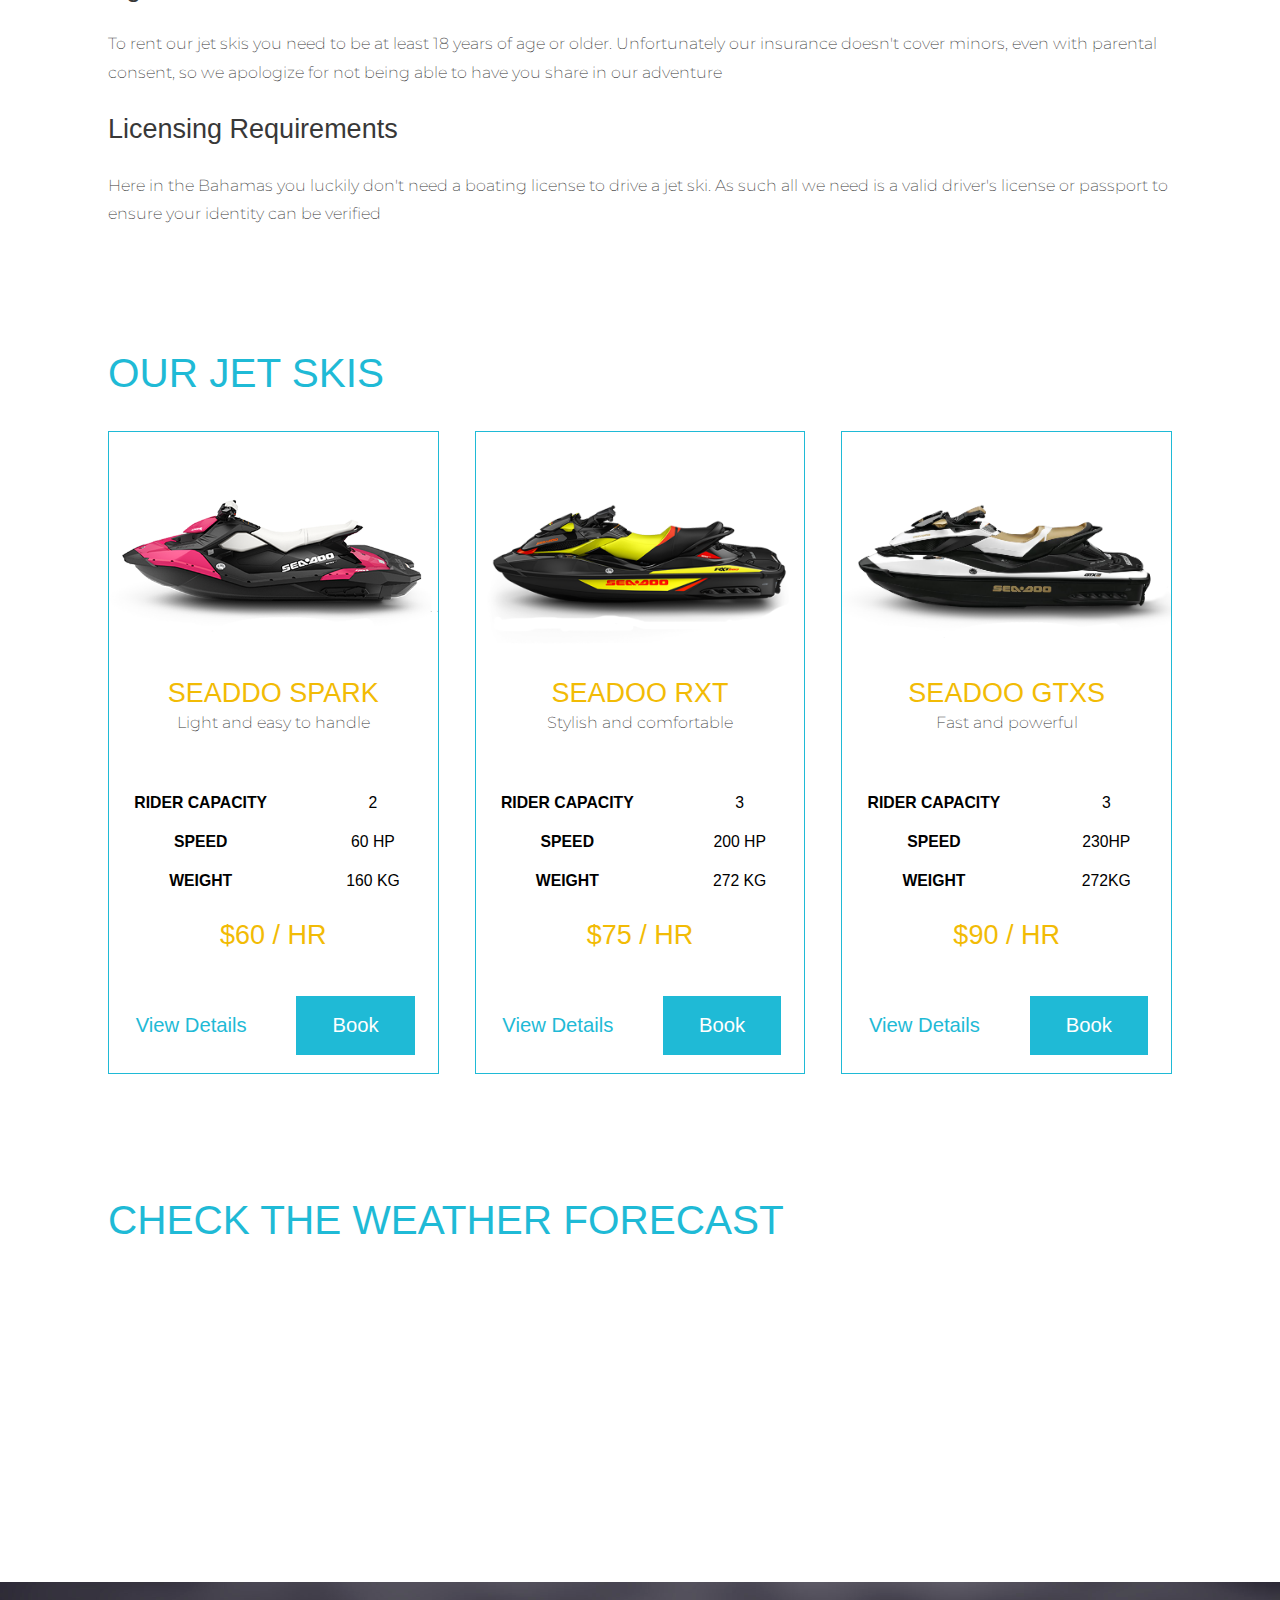
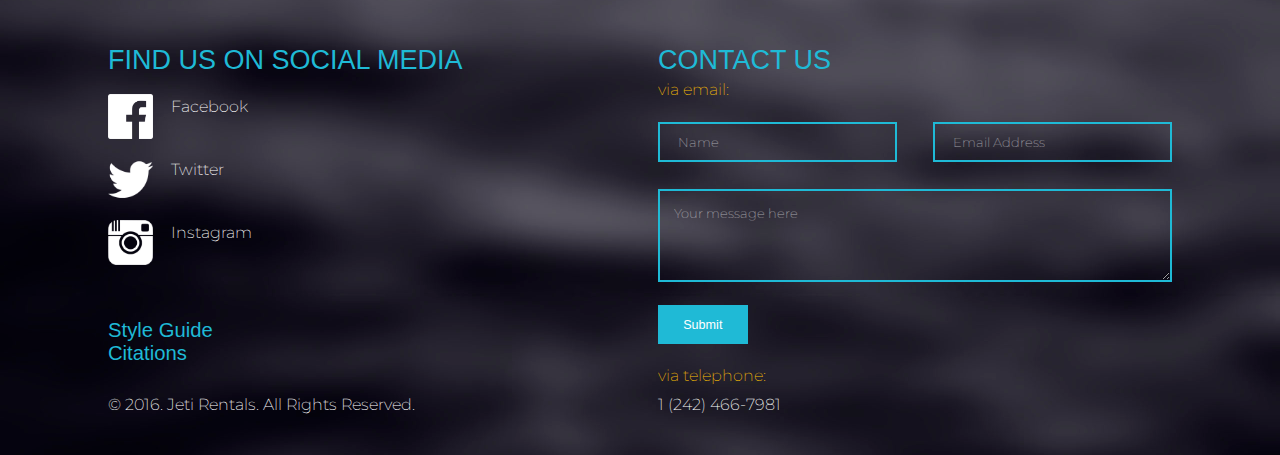
==== commit 701ae47a: "Merge remote-tracking branch 'origin/master' into salathiel" ====
--- a/team-potato-bread-website/index.html
+++ b/team-potato-bread-website/index.html
@@ -1,3 +1,5 @@
+<!-- IAT 343 Project 2 - Salathiel Wells, Thomas Laurie -->
+
 <!doctype html>
 
 <html lang="en">
@@ -19,13 +21,13 @@
 			<div class="grid-row-section">
 				<nav class="grid-col-1of1" role="navigation">
 					<div class="menu-logo box">
-						<a href="index.html" class="menu-logo box-item"></a>
+						<a href="index.html" class="menu-logo box-item" role="button"></a>
 					</div>
 
 					<div class="menu-buttons box">
-						<a href="index.html#jet-skis" class="box-item">JET SKIS</a>
-						<a href="review.html" class="box-item">REVIEW</a>
-						<a href="about.html" class="box-item">ABOUT</a>
+						<a href="index.html#jet-skis" class="box-item" role="button">JET SKIS</a>
+						<a href="review.html" class="box-item" role="button">REVIEW</a>
+						<a href="about.html" class="box-item" role="button">ABOUT</a>
 					</div>
 				</nav>
 			</div>
@@ -76,7 +78,9 @@
 			</div>
 
 			<div class="grid-row-section main-page-form">
-				<a href="lite.html" class="small-button">Give Suggestion</a>
+				<div class="grid-col-1of1">
+					<a href="lite.html" class="small-button float-right" role="button">Give me a Suggestion</a>
+				<div class="grid-col-1of1">
 			</div>
 		</header>
 
@@ -152,7 +156,7 @@
 									<a href="lite.html" class="little-more-space">View Details</a>
 								</div>
 								<div class="grid-col-1of2">
-									<a href="book.html" class="small-button">Book</a>
+									<a href="book.html" class="small-button" role="button">Book</a>
 								</div>
 							</div>
 						</div>
@@ -191,7 +195,7 @@
 									<a href="lite.html" class="little-more-space">View Details</a>
 								</div>
 								<div class="grid-col-1of2">
-									<a href="book.html" class="small-button">Book</a>
+									<a href="book.html" class="small-button" role="button">Book</a>
 								</div>
 							</div>
 						</div>
@@ -231,7 +235,7 @@
 									<a href="lite.html" class="little-more-space">View Details</a>
 								</div>
 								<div class="grid-col-1of2">
-									<a href="book.html" class="small-button">Book</a>
+									<a href="book.html" class="small-button" role="button">Book</a>
 								</div>
 							</div>
 						</div>
@@ -242,7 +246,7 @@
 			<section class="grid-row-section">
 				<div class="grid-col-1of1">
 					<h2>CHECK THE WEATHER FORECAST</h2>
-					<iframe id="forecast_embed" frameborder="0" height="245" width="100%" src="http://forecast.io/embed/#lat=25.070022&lon=-77.387384&name=Jeti Rentals" class="negative-margin"> </iframe>
+					<iframe id="forecast-embed" src="http://forecast.io/embed/#lat=25.070022&lon=-77.387384&name=Jeti Rentals" class="negative-margin"> </iframe>
 				</div>
 			</section>
 		</div>
@@ -253,7 +257,7 @@
 					<h3>FIND US ON SOCIAL MEDIA</h3>
 
 					<div class="box-left box-center-align grid-row">
-						<div class="facebook icon box-item  footer-more-space"></div> <!-- facebook icon needs to be expaned to line up with edge of the image -->
+						<div class="facebook icon box-item  footer-more-space"></div>
 						<p class="box-item">Facebook</p>
 					</div>
 
@@ -289,7 +293,7 @@
 
 						<textarea name="textarea" rows="4" cols="5" placeholder="Your message here"></textarea>
 
-						<input type="submit" value="Submit" class="small-button">
+						<input type="submit" value="Submit" class="small-button" role="button">
 					</form>
 
 					<div class="footer-more-space">
--- a/team-potato-bread-website/css/grids.css
+++ b/team-potato-bread-website/css/grids.css
@@ -1,3 +1,5 @@
+/* IAT 343 Project 2 - Salathiel Wells, Thomas Laurie */
+
 /* ------------------------------------------ Universal ------------------------------------------ */
 *, *::after, *::before {
 	box-sizing: border-box;
@@ -91,7 +93,7 @@
 }
 
 /* Columns */
-[class*='grid-col-']{
+[class*='grid-col-'] {
 	float:left;
 
 	padding-left: 1rem;
--- a/team-potato-bread-website/css/main.css
+++ b/team-potato-bread-website/css/main.css
@@ -1,5 +1,4 @@
 /* IAT 343 Project 2 - Salathiel Wells, Thomas Laurie */
-
 
 html {
 	font-family: "Montserrat", Arial, sans-serif; 
@@ -280,14 +279,14 @@
 }
 
 /* Spacing */
-section{
+section {
 	padding: 2rem 0; 
 }
 
-ul{
+ul {
 	list-style-type: none;
 	padding-top: 2rem;
-	padding-left: 3rem;
+	padding-left: 0rem;
 }
 
 
@@ -339,39 +338,36 @@
 	padding-top: 2rem;
 }
 
-#booking-information .grid-col-1of2:nth-child(1){
+#booking-information .grid-col-1of2:nth-child(1) {
 	padding-left: 0;
 	padding-right: 1rem;
 }
 
-#booking-information .grid-col-1of2:nth-child(2){
+#booking-information .grid-col-1of2:nth-child(2) {
 	padding-left: 1rem;
 	padding-right: 0;
 }
 
-#booking-information .small-button{
+#booking-information .small-button {
 	padding: 1rem 3rem;
 }
 
-@media(max-width: 49.3125rem){
-	#booking-information .small-button{
+@media(max-width: 49.3125rem) {
+	#booking-information .small-button {
 		float:left;
-
-	}
-
-	#booking-information .grid-col-1of1{
+	}
+
+	#booking-information .grid-col-1of1 {
 		padding:0;
-
-	}
-
-	#booking-information .grid-col-1of2:nth-child(2){
+	}
+
+	#booking-information .grid-col-1of2:nth-child(2) {
 		padding-left:0;
-
-	}
-}
-
-@media(max-width: 49.25rem){
-	#booking-information .grid-col-1of2{
+	}
+}
+
+@media(max-width: 49.25rem) {
+	#booking-information .grid-col-1of2 {
 		width: 100%;
 		padding:0;
 	}
@@ -400,7 +396,7 @@
 	float:right;
 }
 
-.float-center{
+.float-center {
 	margin-left:auto;
 	margin-right: auto; 
 }
@@ -537,6 +533,11 @@
 .yellow-text {
 	color: rgb(242, 187, 5);
 }
+
+/* Other */
+iframe {
+	border-width: 0;
+}
 /* Universal End */
 
 /* ------------------------------------------ Header ------------------------------------------ */
@@ -683,7 +684,7 @@
 }
 
 /* Product Detail Begin */ 
-.page-banner{
+.page-banner {
 	background-image: url("../img/Optimized-home-panorama.jpg"); 
 
 	background-attachment: scroll; 
@@ -696,7 +697,7 @@
     padding-bottom: 2rem;
 }
 
-.page-banner img{
+.page-banner img {
 	width: 100%;
 }
 
@@ -710,8 +711,29 @@
 
 @media(max-width: 43rem) {
 	.menu-buttons {
-		max-width: 5rem;
-	}
+		width: 6rem;
+
+	}
+
+	.menu-buttons a {
+		width: 100%;
+		text-align: center;
+
+		padding: .5rem;
+		margin: .5rem;
+
+		font-size: 0.875rem;
+		background-color: rgb(31, 186, 214);
+	}
+
+	.menu-buttons a:hover {
+			color: rgb(255, 255, 255);
+			background-color: rgb(242, 187, 5);
+			cursor: pointer;
+			transition: 0.1s ease-in-out;
+	}
+
+
 }
 /* Header End */
 
@@ -798,20 +820,20 @@
 	font-size: 0.7rem;
 }
 
-@media(max-width: 48.75rem){
+@media(max-width: 48.75rem) {
 	.info-panel{
 		height: 450px;
 	}
 
-	.footer-form .grid-col-1of2:nth-child(1){
+	.footer-form .grid-col-1of2:nth-child(1) {
 		width:100%;
 	}
 
-	.footer-form .grid-col-1of2:nth-child(2){
+	.footer-form .grid-col-1of2:nth-child(2) {
 		width:100%;
 	}
 
-	.negative-margin{
+	.negative-margin {
 		margin-left:0;
 	}
 }
@@ -890,8 +912,7 @@
 }	
 
 .jet-ski-panel {
-	/*height: 650px;*/
-	height: 100%;
+
 	justify-content: center;
 	text-align: center;
 
@@ -917,40 +938,6 @@
 	padding-bottom: 1rem;
 	margin-bottom: 1rem;
 }
-
-/*@media(max-width: 114.125rem){
-	.reduce-image{
-		width: 93%;
-	}
-}
-*/
-/*@media(max-width: 55.9376rem) {
-	.jet-ski-panel {
-		height: 700px;
-	}
-}*/
-
-/*
-@media(max-width: 44.25rem) {
-	.jet-ski-panel {
-		height: 950px;
-	}
-}*/
-
-/*@media(max-width: 40.625rem) {
-	.jet-ski-panel {
-		height: 900px;
-	}
-}*/
-
-/*@media(max-width: 34.365rem) {
-	.jet-ski-panel {
-		height: 850px;
-	}
-}*/
-
-
-
 
 .book-button {
 	padding: 1rem;
@@ -969,6 +956,11 @@
 		margin-top: 2rem;
 		/*height: 750px;*/
 	}
+}
+
+#forecast-embed {
+	width: 100%;
+	height: 245px;
 }
 /* Home End */
 
@@ -1049,13 +1041,13 @@
 	margin-bottom: 2rem;
 }
 
-@media(max-width: 44.25rem){
+@media(max-width: 44.25rem) {
 	.values{
-	height:200px
-}
-}
-
-@media(max-width: 36.5rem){
+	height: 200px
+}
+}
+
+@media(max-width: 36.5rem) {
 	.values{
 	height:300px
 }
@@ -1067,7 +1059,7 @@
 }
 }
 
-.values h3{
+.values h3 {
 	font-family: 'Againts', sans-serif;
 
 	font-size: 3rem;
@@ -1109,7 +1101,12 @@
 
 .feature-map iframe {
 	width: 100% !important;
-	height:100% !important;
+	height: 100% !important;
+}
+
+#interactive-map {
+	width: 600px;
+	height: 500px;
 }
 /*About End*/ 
 
@@ -1216,13 +1213,13 @@
 	padding-right: 0;
 }
 
-@media(max-width: 44.1875rem){
-	#passenger-information .grid-col-1of2:nth-child(1){
+@media(max-width: 44.1875rem) {
+	#passenger-information .grid-col-1of2:nth-child(1) {
 		padding-left: 0;
 		padding-right: 0rem;
 	}
 
-	#passenger-information .grid-col-1of2:nth-child(2){
+	#passenger-information .grid-col-1of2:nth-child(2) {
 		padding-left: 0rem;
 		padding-right: 0;
 	}
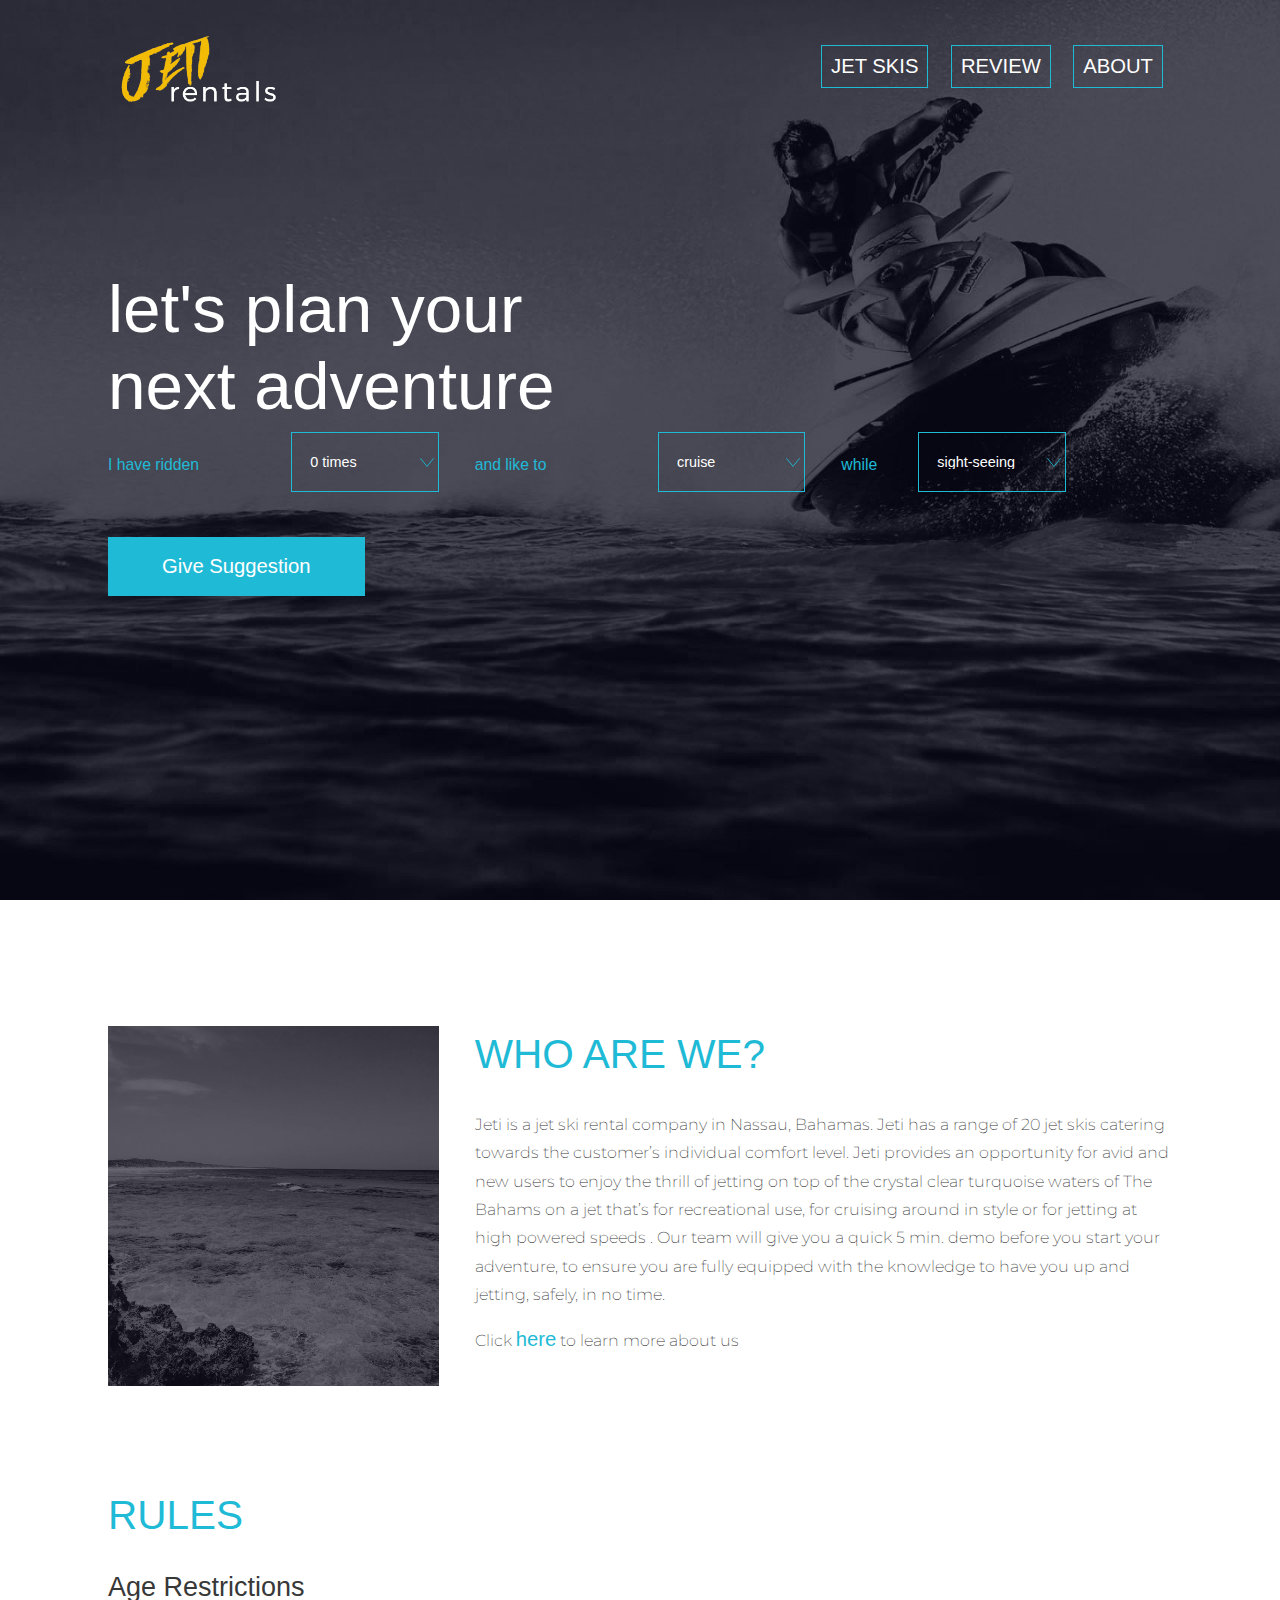
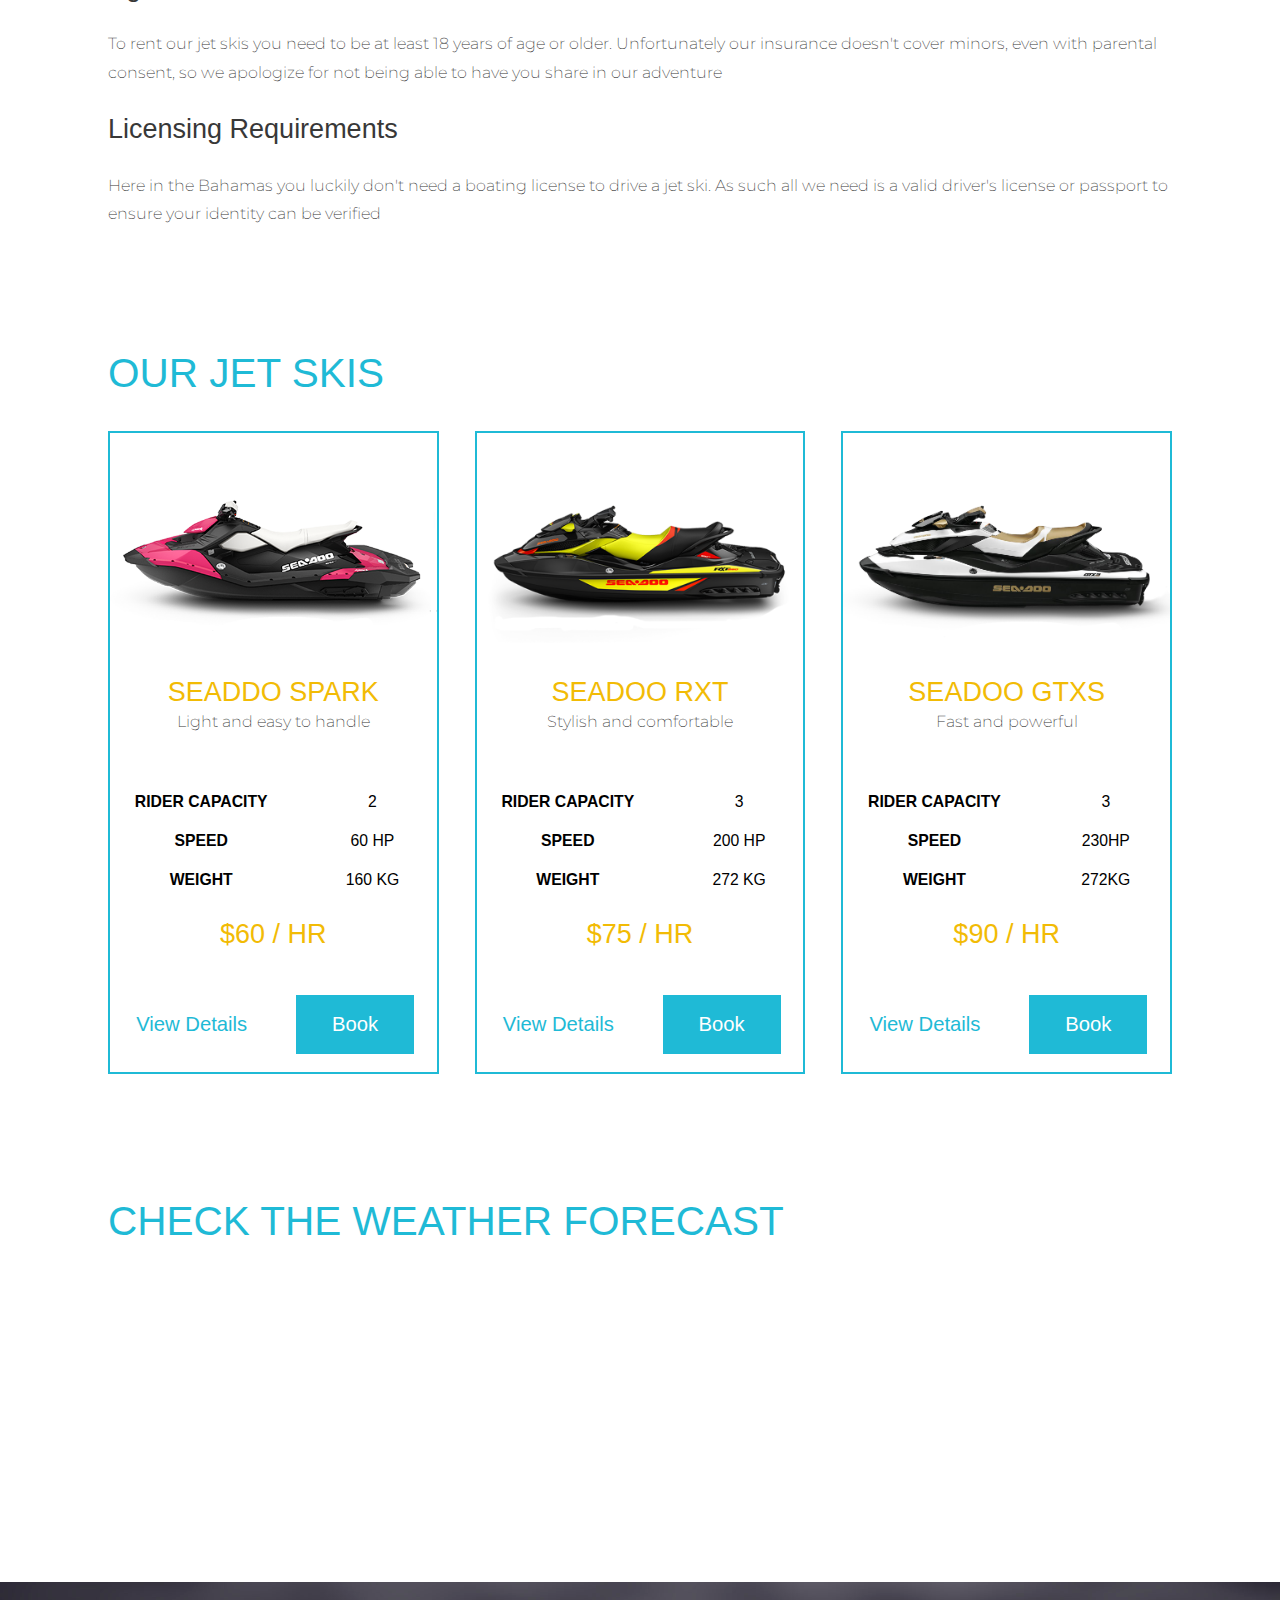
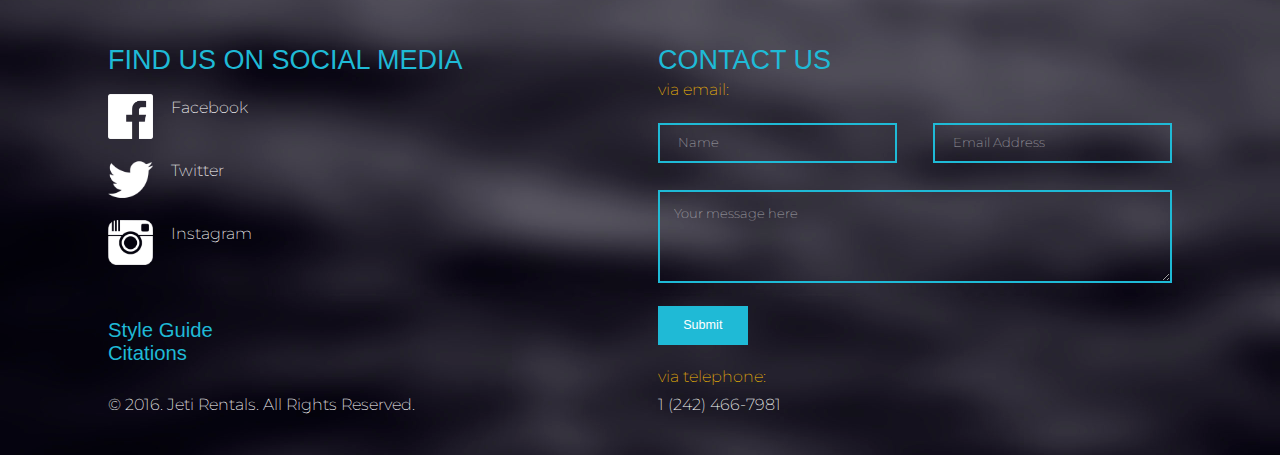
==== commit 3a923709: "resolved responsive and validation errors" ====
--- a/team-potato-bread-website/index.html
+++ b/team-potato-bread-website/index.html
@@ -1,5 +1,3 @@
-<!-- IAT 343 Project 2 - Salathiel Wells, Thomas Laurie -->
-
 <!doctype html>
 
 <html lang="en">
@@ -79,8 +77,8 @@
 
 			<div class="grid-row-section main-page-form">
 				<div class="grid-col-1of1">
-					<a href="lite.html" class="small-button float-right" role="button">Give me a Suggestion</a>
-				<div class="grid-col-1of1">
+					<a href="lite.html" class="small-button" role="button">Give Suggestion</a>
+				</div>
 			</div>
 		</header>
 
@@ -251,7 +249,7 @@
 			</section>
 		</div>
 
-		<section class="foot-banner grid-row" title="Closeup of waves on the beach" role="contentinfo">
+		<section class="foot-banner grid-row" title="Closeup of waves on the beach">
 			<div class="grid-row-section">
 				<div class="grid-col-1of2">
 					<h3>FIND US ON SOCIAL MEDIA</h3>
--- a/team-potato-bread-website/css/grids.css
+++ b/team-potato-bread-website/css/grids.css
@@ -159,6 +159,21 @@
 		margin-bottom: 2rem;
 	}
 
+	#booking-details .grid-col-1of2{
+		width: 50%;
+	}
+}
+
+
+@media(max-width: 37.0625rem){
+	
+	#booking-details .grid-col-1of2{
+		width: 100%;
+			}
+	
+	#booking-details .float-right{
+		float:left; 
+	}
 }
 
 @media(max-width: 66.1875rem){
--- a/team-potato-bread-website/css/main.css
+++ b/team-potato-bread-website/css/main.css
@@ -1,4 +1,4 @@
-/* IAT 343 Project 2 - Salathiel Wells, Thomas Laurie */
+/* IAT 339 Project 2 - Salathiel Wells, Thomas Laurie */
 
 html {
 	font-family: "Montserrat", Arial, sans-serif; 
@@ -139,10 +139,6 @@
 	padding: 1rem 3rem;
 }
 
-.main-page-form{
-	margin-left: 1rem;
-}
-
 .main-page-form .small-button {
 	padding: 1rem 3rem;
 	margin-top: 1.5rem;
@@ -169,7 +165,7 @@
 	
 	background: url("../img/dropDown.png") no-repeat right #fff;
 	background-size: auto 15%;
-	background-position: 97%
+	background-position: 97%;
 	font-weight: 100; 
 	margin-top: 8px;
 	border-radius: 0px;
@@ -209,7 +205,7 @@
 	padding-left: 20px;
 	margin-top: 1rem; 
 	/*color: white;*/
-	border: 1px solid rgb(31, 186, 214);
+	border: 2px solid rgb(31, 186, 214);
 	box-sizing: border-box;
 }
 
@@ -219,7 +215,7 @@
 	padding-left: 20px;
 	margin-top: 1rem; 
 	/*color: white;*/
-	border: 1px solid rgb(31, 186, 214);
+	border: 2px solid rgb(31, 186, 214);
 	box-sizing: border-box;
 }
 
@@ -229,7 +225,7 @@
 	padding-left: 20px;
 	margin-top: 1rem; 
 	/*color: white;*/
-	border: 1px solid rgb(31, 186, 214);
+	border: 2px solid rgb(31, 186, 214);
 	box-sizing: border-box;
 }
 
@@ -334,6 +330,10 @@
 	padding-top: 0.4rem;
 }
 
+.remove-all-padding {
+	padding: 0;
+}
+
 .less-padding {
 	padding-top: 2rem;
 }
@@ -384,7 +384,7 @@
 	padding-right: 0;
 }
 
-@media(max-width: 46.25rem) {
+@media(max-width: 48.875rem) {
 	.remove-padding-left, .remove-padding-right {
 	padding-left: 0;
 	padding-right: 0;
@@ -570,11 +570,6 @@
 	color: rgb(31, 186, 214);
 }
 
-.suggestion-menu {
-	justify-content: left;
-	justify-content: -ms-left;
-	justify-content: -webkit-left;
-}
 
 .suggestion-menu select {
 	width: 15rem;
@@ -675,6 +670,13 @@
 
 .menu-buttons a {
 	color: rgb(255, 255, 255);
+
+	text-align: center;
+
+	padding: .5rem;
+	margin: .5rem;
+
+	border: 1px solid rgb(31, 186, 214);
 }
 
 .menu-buttons a:hover {
@@ -717,13 +719,7 @@
 
 	.menu-buttons a {
 		width: 100%;
-		text-align: center;
-
-		padding: .5rem;
-		margin: .5rem;
-
 		font-size: 0.875rem;
-		background-color: rgb(31, 186, 214);
 	}
 
 	.menu-buttons a:hover {
@@ -732,8 +728,6 @@
 			cursor: pointer;
 			transition: 0.1s ease-in-out;
 	}
-
-
 }
 /* Header End */
 
@@ -912,11 +906,9 @@
 }	
 
 .jet-ski-panel {
-
-	justify-content: center;
 	text-align: center;
 
-	border: 1px solid rgb(31, 186, 214);
+	border: 2px solid rgb(31, 186, 214);
 	margin-bottom: 1rem;
 }
 
@@ -995,7 +987,6 @@
 }
 
 .info-panel {
-	justify-content: center;
 	text-align: center;
 
 	border: 1px solid rgb(31, 186, 214);
@@ -1036,7 +1027,7 @@
 
 /* ------------------------------------------ About ------------------------------------------ */
 .values {
-	border: 1px solid rgb(242, 187, 5);
+	border: 2px solid rgb(242, 187, 5);
 	height: 310px;
 	margin-bottom: 2rem;
 }
@@ -1162,7 +1153,7 @@
 	padding-left: 1rem; 
 	line-height: 1; 
 	height: 60px; 
-	border-bottom: 2px solid rgb(31, 186, 214);
+	border: 1px solid rgb(31, 186, 214);
 	color: white;
 	font-weight: 100;
 	font-size: 0.8rem; 
@@ -1199,7 +1190,6 @@
 
 .book-panel {
 	max-width: 100%;
-	justify-content: center;
 	text-align: center;
 }
 
@@ -1213,7 +1203,7 @@
 	padding-right: 0;
 }
 
-@media(max-width: 44.1875rem) {
+@media(max-width: 48.875rem) {
 	#passenger-information .grid-col-1of2:nth-child(1) {
 		padding-left: 0;
 		padding-right: 0rem;
@@ -1228,7 +1218,7 @@
 
 /* ------------------------------------------ Booking Review ------------------------------------------ */
 .summary-panel {
-	border: 1px solid rgb(31, 186, 214);
+	border: 2px solid rgb(31, 186, 214);
 	height: 28rem;
 	margin-top: 1rem;
 	margin-bottom: 1rem;
@@ -1247,7 +1237,7 @@
 
 @media(max-width: 36.25rem) {
 	#confirm .right-align {
-		text-align: left;s
+		text-align: left;
 	}
 }
 /* Confirm End */
@@ -1255,7 +1245,6 @@
 /* ------------------------------------------ Styleguide ------------------------------------------ */
 .styleguide-panel {
 	max-width: 100%;
-	justify-content: left;
 	text-align: left;
 
 	border: solid;
